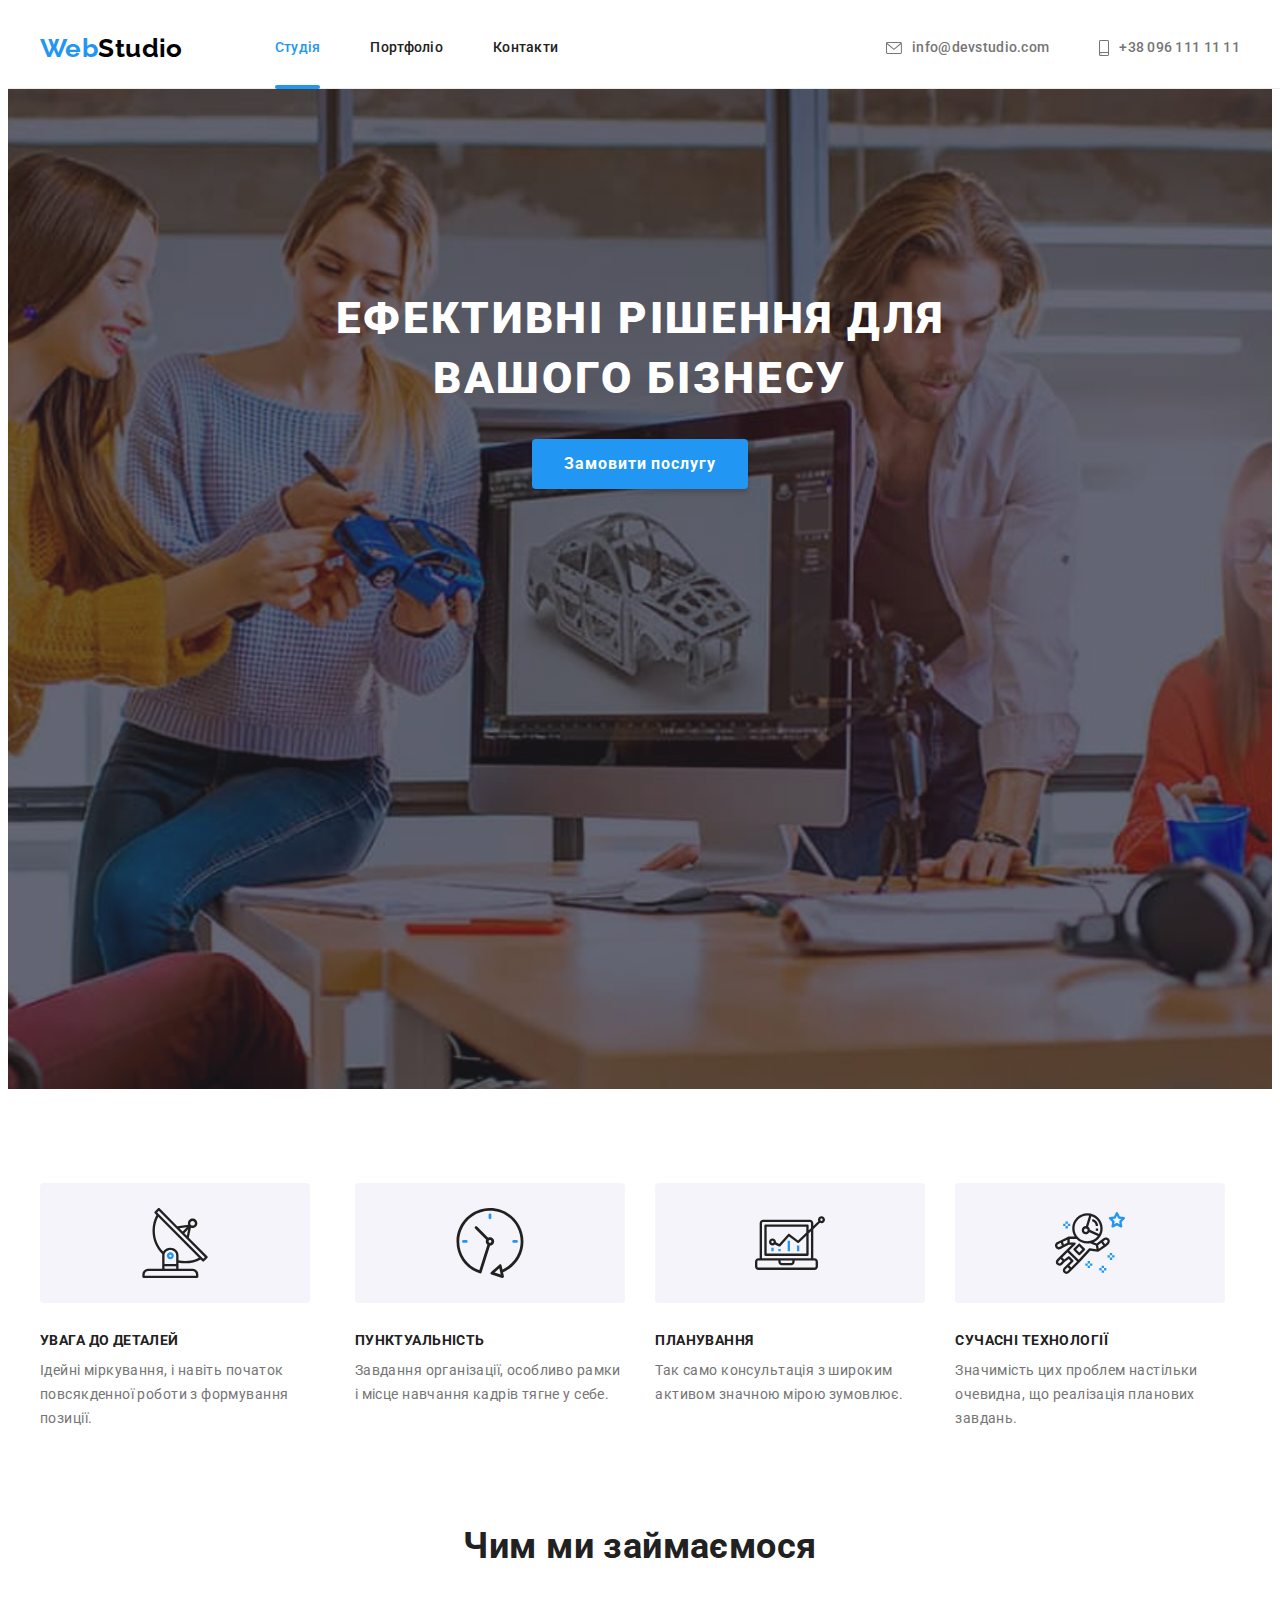
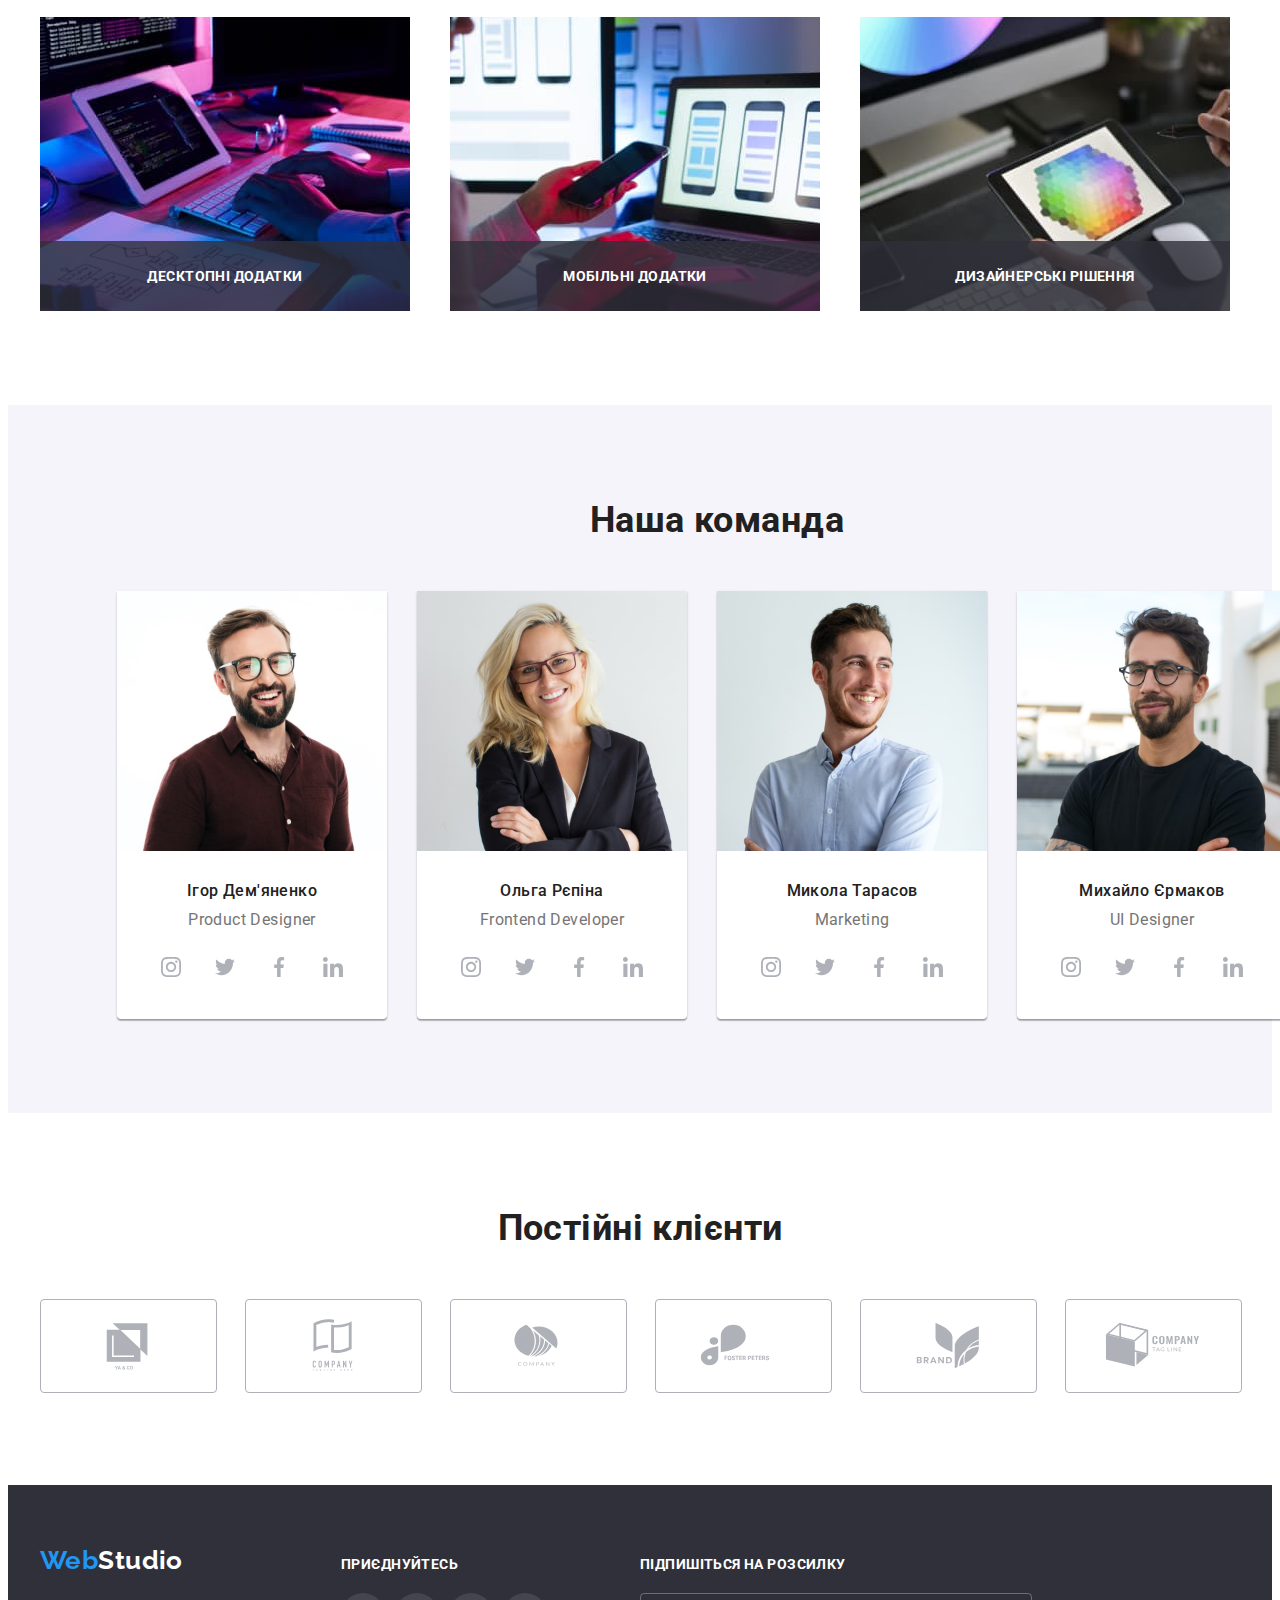
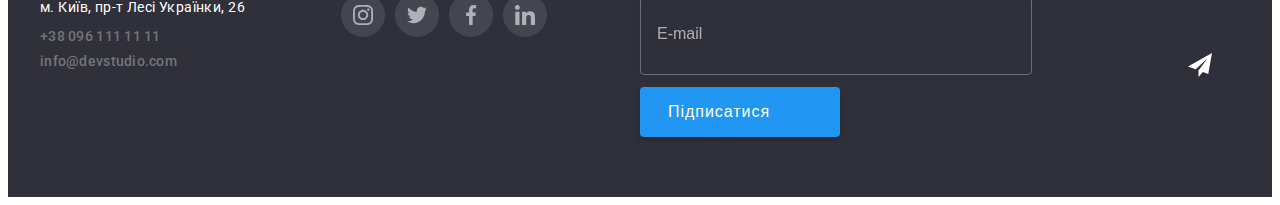
==== index.html @ 94a8620e "goit-markup-hw-08" ====
<!DOCTYPE html>
<html lang="uk">
  <head>
    <meta charset="UTF-8" />
    <meta http-equiv="X-UA-Compatible" content="IE=edge" />
    <meta name="viewport" content="width=device-width, initial-scale=1.0" />
    <title>Document</title>
    <link rel="preconnect" href="https://fonts.googleapis.com" />
    <link rel="preconnect" href="https://fonts.gstatic.com" crossorigin />
    <link
      href="https://fonts.googleapis.com/css2?family=Raleway:wght@700&family=Roboto:wght@400;500;700;900&display=swap"
      rel="stylesheet"
    />
    <link
      rel="stylesheet"
      href="https://cdnjs.cloudflare.com/ajax/libs/modern-normalize/1.1.0/modern-normalize.min.css"
      integrity="sha512-wpPYUAdjBVSE4KJnH1VR1HeZfpl1ub8YT/NKx4PuQ5NmX2tKuGu6U/JRp5y+Y8XG2tV+wKQpNHVUX03MfMFn9Q=="
      crossorigin="anonymous"
      referrerpolicy="no-referrer"
    />
    <link rel="stylesheet" href="./css/main.min.css" />
  </head>

  <body>
    <!------- PAGE HEADER ------->

    <header class="page-header">
      <div class="container header-nav">
        <nav class="main-nav">
          <a href="./index.html" class="logo"
            >Web<span class="logo__color logo__color--dark">Studio</span></a
          >
          <ul class="site-nav">
            <li>
              <a href="./index.html" class="site-nav__link current">Студія</a>
            </li>
            <li>
              <a href="./portfolio.html" class="site-nav__link">Портфоліо</a>
            </li>
            <li><a href="#" class="site-nav__link">Контакти</a></li>
          </ul>
        </nav>
        <ul class="contacts">
          <li class="contacts__item">
            <a href="mailto:info@devstudio.com" class="contacts__link">
              <svg class="contacts__icon" width="16px" height="12px">
                <use href="./images/icons.svg#icon-envelope"></use></svg
              >info@devstudio.com</a
            >
          </li>
          <li class="contacts__item">
            <a href="tel:+380961111111" class="contacts__link">
              <svg class="contacts__icon" width="10px" height="16px">
                <use href="./images/icons.svg#icon-smartphone"></use></svg
              >+38 096 111 11 11</a
            >
          </li>
        </ul>
      </div>
    </header>

    <main>
      <!------- HERO ------->

      <section class="hero overlay">
        <div class="container">
          <h1 class="hero__title">Ефективні рішення для вашого бізнесу</h1>
          <button data-modal-open class="button" type="button">
            Замовити послугу
          </button>
        </div>
      </section>

      <!------- FEATURES ------->

      <section class="section">
        <div class="container">
          <h2 class="section__title hidden visually-hidden">
            Наші особливості
          </h2>
          <ul class="cards-list">
            <li class=cards-lists__item">
              <div class="cards-list__icon">
                <svg width="70px" height="70px">
                  <use href="./images/icons.svg#icon-antenna"></use>
                </svg>
              </div>
              <h3 class="cards-list__title">УВАГА ДО ДЕТАЛЕЙ</h3>
              <p class="cards-list__text">
                Ідейні міркування, і навіть початок повсякденної роботи з
                формування позиції.
              </p>
            </li>
            <li class="cards-list__item">
              <div class="cards-list__icon">
                <svg width="70px" height="70px">
                  <use href="./images/icons.svg#icon-clock"></use>
                </svg>
              </div>
              <h3 class="cards-list__title">ПУНКТУАЛЬНІСТЬ</h3>
              <p class="cards-list__text">
                Завдання організації, особливо рамки і місце навчання кадрів
                тягне у себе.
              </p>
            </li>
            <li class="cards-list__item">
              <div class="cards-list__icon">
                <svg width="70px" height="70px">
                  <use href="./images/icons.svg#icon-diagram"></use>
                </svg>
              </div>
              <h3 class="cards-list__title">ПЛАНУВАННЯ</h3>
              <p class="cards-list__text">
                Так само консультація з широким активом значною мірою зумовлює.
              </p>
            </li>
            <li class="cards-list__item">
              <div class="cards-list__icon">
                <svg width="70px" height="70px">
                  <use href="./images/icons.svg#icon-astronaut"></use>
                </svg>
              </div>
              <h3 class="cards-list__title">СУЧАСНІ ТЕХНОЛОГІЇ</h3>
              <p class="cards-list__text">
                Значимість цих проблем настільки очевидна, що реалізація
                планових завдань.
              </p>
            </li>
          </ul>
        </div>
      </section>

      <!------- WHAT WE DO  ------->

      <section class="section section-padding">
        <div class="container">
          <h2 class="section__title">Чим ми займаємося</h2>
          <ul class="pictures-list">
            <li class="pictures-list__item">
              <div class="pictures-list__wrap">
                <img
                  src="./images/box1.jpg"
                  alt="Людина працює з планшетом та клавіатурою"
                  width="370"
                />
                <p class="pictures-list__text">Десктопні додатки</p>
              </div>
            </li>
            <li class="pictures-list__item">
              <div class="pictures-list__wrap">
                <img
                  src="./images/box2.jpg"
                  alt="Людина працює з телефоном та ноутбуком"
                  width="370"
                />
                <p class="pictures-list__text">Мобільні додатки</p>
              </div>
            </li>
            <li class="pictures-list__item">
              <div class="pictures-list__wrap">
                <img
                  src="./images/box3.jpg"
                  alt="Людина працює зі спектром кольорів на планшеті"
                  width="370"
                />
                <p class="pictures-list__text">Дизайнерські рішення</p>
              </div>
            </li>
          </ul>
        </div>
      </section>

      <!------- TEAM ------->

      <section class="section-peoples">
        <div class="container">
          <h2 class="section__title">Наша команда</h2>
          <ul class="peoples-list">
            <li class="peoples-list__item">
              <img
                src="./images/img.jpg"
                alt="Усміхнений хлопець в окулярах"
                width="270"
              />
              <div class="peoples-wrap">
                <h3 class="peoples-list__title">Ігор Дем'яненко</h3>
                <p class="peoples-list__text">Product Designer</p>

                <ul class="social-list">
                  <li class="social-list__item">
                    <a
                      class="social-list__link social-list__link--light"
                      href="#"
                      target="_blank"
                      rel="noopener noreferrer nofollow"
                    >
                      <svg class="social-list__icon" width="20px" height="20px">
                        <use href="./images/icons.svg#icon-instagram"></use>
                      </svg>
                    </a>
                  </li>
                  <li class="social-list__item">
                    <a
                      class="social-list__link social-list__link--light"
                      href="#"
                      target="_blank"
                      rel="noopener noreferrer nofollow"
                    >
                      <svg class="social-list__icon" width="20px" height="20px">
                        <use href="./images/icons.svg#icon-twitter"></use>
                      </svg>
                    </a>
                  </li>
                  <li class="social-list__item">
                    <a
                      class="social-list__link social-list__link--light"
                      href="#"
                      target="_blank"
                      rel="noopener noreferrer nofollow"
                    >
                      <svg class="social-list__icon" width="20px" height="20px">
                        <use href="./images/icons.svg#icon-facebook"></use>
                      </svg>
                    </a>
                  </li>
                  <li class="social-list__item">
                    <a
                      class="social-list__link social-list__link--light"
                      href="#"
                      target="_blank"
                      rel="noopener noreferrer nofollow"
                    >
                      <svg class="social-list__icon" width="20px" height="20px">
                        <use href="./images/icons.svg#icon-linkedin"></use>
                      </svg>
                    </a>
                  </li>
                </ul>
              </div>
            </li>
            <li class="peoples-list__item">
              <img
                src="./images/img-2.jpg"
                alt="Усміхнена дівчина в окулярах"
                width="270"
              />
              <div class="peoples-wrap">
                <h3 class="peoples-list__title">Ольга Рєпіна</h3>
                <p class="peoples-list__text">Frontend Developer</p>
                <ul class="social-list">
                  <li class="social-list__item">
                    <a
                      class="social-list__link social-list__link--light"
                      href="#"
                      target="_blank"
                      rel="noopener noreferrer nofollow"
                    >
                      <svg class="social-list__icon" width="20px" height="20px">
                        <use href="./images/icons.svg#icon-instagram"></use>
                      </svg>
                    </a>
                  </li>
                  <li class="social-list__item">
                    <a
                      class="social-list__link social-list__link--light"
                      href="#"
                      target="_blank"
                      rel="noopener noreferrer nofollow"
                    >
                      <svg class="social-list__icon" width="20px" height="20px">
                        <use href="./images/icons.svg#icon-twitter"></use>
                      </svg>
                    </a>
                  </li>
                  <li class="social-list__item">
                    <a
                      class="social-list__link social-list__link--light"
                      href="#"
                      target="_blank"
                      rel="noopener noreferrer nofollow"
                    >
                      <svg class="social-list__icon" width="20px" height="20px">
                        <use href="./images/icons.svg#icon-facebook"></use>
                      </svg>
                    </a>
                  </li>
                  <li class="social-list__item">
                    <a
                      class="social-list__link social-list__link--light"
                      href="#"
                      target="_blank"
                      rel="noopener noreferrer nofollow"
                    >
                      <svg class="social-list__icon" width="20px" height="20px">
                        <use href="./images/icons.svg#icon-linkedin"></use>
                      </svg>
                    </a>
                  </li>
                </ul>
              </div>
            </li>
            <li class="peoples-list__item">
              <img
                src="./images/img-3.jpg"
                alt="Усміхнений хлопець"
                width="270"
              />
              <div class="peoples-wrap">
                <h3 class="peoples-list__title">Микола Тарасов</h3>
                <p class="peoples-list__text">Marketing</p>
                <ul class="social-list">
                  <li class="social-list__item">
                    <a
                      class="social-list__link social-list__link--light"
                      href="#"
                      target="_blank"
                      rel="noopener noreferrer nofollow"
                    >
                      <svg class="social-list__icon" width="20px" height="20px">
                        <use href="./images/icons.svg#icon-instagram"></use>
                      </svg>
                    </a>
                  </li>
                  <li class="social-list__item">
                    <a
                      class="social-list__link social-list__link--light"
                      href="#"
                      target="_blank"
                      rel="noopener noreferrer nofollow"
                    >
                      <svg class="social-list__icon" width="20px" height="20px">
                        <use href="./images/icons.svg#icon-twitter"></use>
                      </svg>
                    </a>
                  </li>
                  <li class="social-list__item">
                    <a
                      class="social-list__link social-list__link--light"
                      href="#"
                      target="_blank"
                      rel="noopener noreferrer nofollow"
                    >
                      <svg class="social-list__icon" width="20px" height="20px">
                        <use href="./images/icons.svg#icon-facebook"></use>
                      </svg>
                    </a>
                  </li>
                  <li class="social-list__item">
                    <a
                      class="social-list__link social-list__link--light"
                      href="#"
                      target="_blank"
                      rel="noopener noreferrer nofollow"
                    >
                      <svg class="social-list__icon" width="20px" height="20px">
                        <use href="./images/icons.svg#icon-linkedin"></use>
                      </svg>
                    </a>
                  </li>
                </ul>
              </div>
            </li>
            <li class="peoples-list__item">
              <img
                src="./images/img-4.jpg"
                alt="Усміхнений хлопець в окулярах"
                width="270"
              />
              <div class="peoples-wrap">
                <h3 class="peoples-list__title">Михайло Єрмаков</h3>
                <p class="peoples-list__text">UI Designer</p>
                <ul class="social-list">
                  <li class="social-list__item">
                    <a
                      class="social-list__link social-list__link--light"
                      href="#"
                      target="_blank"
                      rel="noopener noreferrer nofollow"
                    >
                      <svg class="social-list__icon" width="20px" height="20px">
                        <use href="./images/icons.svg#icon-instagram"></use>
                      </svg>
                    </a>
                  </li>
                  <li class="social-list__item">
                    <a
                      class="social-list__link social-list__link--light"
                      href="#"
                      target="_blank"
                      rel="noopener noreferrer nofollow"
                    >
                      <svg class="social-list__icon" width="20px" height="20px">
                        <use href="./images/icons.svg#icon-twitter"></use>
                      </svg>
                    </a>
                  </li>
                  <li class="social-list__item">
                    <a
                      class="social-list__link social-list__link--light"
                      href="#"
                      target="_blank"
                      rel="noopener noreferrer nofollow"
                    >
                      <svg class="social-list__icon" width="20px" height="20px">
                        <use href="./images/icons.svg#icon-facebook"></use>
                      </svg>
                    </a>
                  </li>
                  <li class="social-list__item">
                    <a
                      class="social-list__link social-list__link--light"
                      href="#"
                      target="_blank"
                      rel="noopener noreferrer nofollow"
                    >
                      <svg class="social-list__icon" width="20px" height="20px">
                        <use href="./images/icons.svg#icon-linkedin"></use>
                      </svg>
                    </a>
                  </li>
                </ul>
              </div>
            </li>
          </ul>
        </div>
      </section>

      <!------- CLIENTS ------->

      <section class="section">
        <div class="container">
          <h2 class="section__title">Постійні клієнти</h2>
          <ul class="clients-list">
            <li class="clients-list__item">
              <a href="" class="clients-list__link">
                <svg class="clients-list__icon">
                  <use
                    href="./images/icons.svg#icon-client1"
                    width="106px"
                    height="60px"
                  ></use>
                </svg>
              </a>
            </li>
            <li class="clients-list__item">
              <a href="" class="clients-list__link">
                <svg class="clients-list__icon">
                  <use
                    href="./images/icons.svg#icon-client2"
                    width="106px"
                    height="60px"
                  ></use>
                </svg>
              </a>
            </li>
            <li class="clients-list__item">
              <a href="" class="clients-list__link">
                <svg class="clients-list__icon">
                  <use
                    href="./images/icons.svg#icon-client3"
                    width="106px"
                    height="60px"
                  ></use>
                </svg>
              </a>
            </li>
            <li class="clients-list__item">
              <a href="" class="clients-list__link">
                <svg class="clients-list__icon">
                  <use
                    href="./images/icons.svg#icon-client4"
                    width="106px"
                    height="60px"
                  ></use>
                </svg>
              </a>
            </li>
            <li class="clients-list__item">
              <a href="" class="clients-list__link">
                <svg class="clients-list__icon">
                  <use
                    href="./images/icons.svg#icon-client5"
                    width="106px"
                    height="60px"
                  ></use>
                </svg>
              </a>
            </li>
            <li class="clients-list__item">
              <a href="" class="clients-list__link">
                <svg class="clients-list__icon">
                  <use
                    href="./images/icons.svg#icon-client6"
                    width="106px"
                    height="60px"
                  ></use>
                </svg>
              </a>
            </li>
          </ul>
        </div>
      </section>
    </main>

    <!------- FOOTER ------->

    <footer class="footer">
      <div class="container footer-wrap">
        <div class="wrap">
          <a class="logo" href="./index.html"
            >Web<span class="logo__color logo__color--light">Studio</span></a
          >
          <address>
            <ul class="footer-contacts">
              <li class="footer-contacts__item">
                <a
                  href="https://goo.gl/maps/CPtrU1FHBa2aNyZL9"
                  target="_blank"
                  rel="noopener noreferrer nofollow"
                  class="address"
                  >м. Київ, пр-т Лесі Українки, 26</a
                >
              </li>
              <li class="footer-contacts__item">
                <a href="tel:+380961111111" class="footer-contacts__link"
                  >+38 096 111 11 11</a
                >
              </li>
              <li class="footer-contacts__item">
                <a
                  href="mailto:info@devstudio.com"
                  class="footer-contacts__link"
                  >info@devstudio.com</a
                >
              </li>
            </ul>
          </address>
        </div>

        <!-- FOOTER SOCIAL -->

        <div class="footer-social">
          <p class="footer-social__title">Приєднуйтесь</p>
          <ul class="social-list">
            <li class="social-list__item">
              <a
                class="social-list__link social-list__link--dark"
                href="#"
                target="_blank"
                rel="noopener noreferrer nofollow"
              >
                <svg class="social-list__icon" width="20px" height="20px">
                  <use href="./images/icons.svg#icon-instagram"></use>
                </svg>
              </a>
            </li>
            <li class="social-list__item">
              <a
                class="social-list__link social-list__link--dark"
                href="#"
                target="_blank"
                rel="noopener noreferrer nofollow"
              >
                <svg class="social-list__icon" width="20px" height="20px">
                  <use href="./images/icons.svg#icon-twitter"></use>
                </svg>
              </a>
            </li>
            <li class="social-list__item">
              <a
                class="social-list__link social-list__link--dark"
                href="#"
                target="_blank"
                rel="noopener noreferrer nofollow"
              >
                <svg class="social-list__icon" width="20px" height="20px">
                  <use href="./images/icons.svg#icon-facebook"></use>
                </svg>
              </a>
            </li>
            <li class="social-list__item">
              <a
                class="social-list__link social-list__link--dark"
                href="#"
                target="_blank"
                rel="noopener noreferrer nofollow"
              >
                <svg class="social-list__icon" width="20px" height="20px">
                  <use href="./images/icons.svg#icon-linkedin"></use>
                </svg>
              </a>
            </li>
          </ul>
        </div>

        <!-- FOOTER MAILING -->

        <div class="mailing">
          <p class="mailing__title">Підпишіться на розсилку</p>
          <form class="mailing__form">
            <input
              type="email"
              name="mail"
              placeholder="E-mail"
              class="mailing__field"
            />
            <button type="submit" class="mailing__btn">Підписатися</button>
            <svg width="24" height="24" class="mailing__icon">
              <use href="./images/icons.svg#icon-send"></use>
            </svg>
          </form>
        </div>
      </div>
    </footer>

    <!------- MODAL ------->

    <div data-modal class="backdrop is-hidden">
      <div class="modal">
        <button type="button" class="modal-close" data-modal-close>
          <svg width="18px" height="18px">
            <use href="./images/icons.svg#icon-close"></use>
          </svg>
        </button>
        <p class="modal__title">Залиште свої дані, ми вам передзвонимо</p>
        <form>
          <div class="form-wrap">
            <label for="name" class="modal__text">Ім'я</label>
            <div class="modal-icon-wrap">
              <input
                type="text"
                name="name"
                id="name"
                class="modal__input"
                required
              />
              <svg class="modal__icon" width="18" height="18">
                <use href="./images/icons.svg#icon-person"></use>
              </svg>
            </div>
          </div>

          <div class="form-wrap">
            <label for="tel" class="modal__text">Телефон</label>
            <div class="modal-icon-wrap">
              <input
                type="tel"
                name="tel"
                id="tel"
                class="modal__input"
                required
              />
              <svg class="modal__icon" width="18" height="18">
                <use href="./images/icons.svg#icon-phone"></use>
              </svg>
            </div>
          </div>

          <div class="form-wrap">
            <label for="mail" class="modal__text">Пошта</label>
            <div class="modal-icon-wrap">
              <input
                type="email"
                name="mail"
                id="mail"
                class="modal__input"
                required
              />
              <svg class="modal__icon" width="18" height="18">
                <use href="./images/icons.svg#icon-email"></use>
              </svg>
            </div>
          </div>

          <div class="textarea-wrap">
            <label for="comment" class="modal__text">Коментар</label>
            <textarea
              name="comment"
              id="comment"
              placeholder="Введіть текст"
              class="modal__textarea"
            ></textarea>
          </div>

          <div class="checkbox">
            <input
              type="checkbox"
              name="policy"
              id="policy"
              class="checkbox__field visually-hidden"
              required
            />
            <label for="policy" class="checkbox__text"
              ><span>
                <svg width="16" height="15">
                  <use href="./images/icons.svg#icon-check"></use>
                </svg>
              </span>
              Погоджуюся з розсилкою та приймаю
              <a href="#" class="checkbox__link">Умови договору</a>
            </label>
          </div>
          <button type="submit" class="button">Відправити</button>
        </form>
      </div>
    </div>
    <script src="./js/modal.js"></script>
  </body>
</html>
---- css/main.min.css ----
p,h1,h2,h3,h4,h5,h6{margin:0}ul,li{margin:0;padding-left:0;list-style:none}button{cursor:pointer}address{font-style:normal}img{display:block;max-width:100%;height:auto}body{font-family:"Roboto",sans-serif;font-size:14px;letter-spacing:.03em;color:var(--primary-text-color);background-color:var(---bacground-color)}.page-header a,.footer a,.portfolio a{text-decoration:none}.container{align-items:center;margin-left:auto;margin-right:auto;width:1200px;padding:0 15px}.section{padding-top:94px;padding-bottom:94px}.section__title{margin-bottom:50px;font-weight:700;font-size:36px;line-height:1.17;text-align:center;color:var(--title-text-color)}:root{--primery-bacground-color: #f5f5f5;--bacground-color: #ffffff;--header-bacground-color: #ececec;--icon-bacground-color: #f5f4fa;--button-text-hover-color: #ffffff;--button-text-color: #ffffff;--hero-title-color: #ffffff;--accent-bacground-color: #2f303a;--primary-text-color: #757575;--title-text-color: #212121;--button-bacground-color: #2196f3;--address-color: #ffffff;--primary-logo-color: #2196f3;--dark-logo-color: #000000;--light-logo-color: #ffffff;--section-team-color: #f5f4fa;--border-color: #eeeeee;--icon-color: #afb1b8;--activity-text-color: #ffffff;--hover-bacground-color: #2196f3;--hover-icon-color: #ffffff;--contacts-icon-color: #757575;--hover-contacts-icon-color: #2196f3;--footer-title-color: #ffffff;--line-color: #ececec;--modal-button-close-color: #000000;--hover-modal-button: #2196f3;--text-portfolio-color: #ffffff;--focus-modal-color: #2196f3;--lable-text-color: #757575;--modal-icon-color: #212121;--checkbox-icon-color: #ffffff;--input-text-color: #afb1b8;--timing-function: 250ms cubic-bezier(0.4, 0, 0.2, 1)}.visually-hidden{position:absolute;white-space:nowrap;width:1px;height:1px;overflow:hidden;border:0;padding:0;clip:rect(0 0 0 0);-webkit-clip-path:inset(50%);clip-path:inset(50%);margin:-1px}.button{display:block;margin-left:auto;margin-right:auto;font-size:16px;padding:10px 32px;min-width:216px;font-family:inherit;font-weight:700;line-height:1.88;letter-spacing:.06em;border:none;box-shadow:0px 4px 4px rgba(0,0,0,.15);border-radius:4px;color:var(--button-text-color);background-color:var(--button-bacground-color)}.logo{display:block;font-family:"Raleway",sans-serif;font-weight:700;font-size:26px;line-height:1.19;color:var(--primary-logo-color)}.logo__color--dark{color:var(--dark-logo-color)}.logo__color--light{color:var(--light-logo-color)}.social-list{display:flex;justify-content:center;gap:10px}.social-list__item{width:44px;height:44px}.social-list__link{display:flex;align-items:center;justify-content:center;width:100%;height:100%;border-radius:50%}.social-list__link:hover,.social-list__link:focus{background-color:var(--hover-bacground-color);color:var(--hover-icon-color)}.social-list__link--light{color:var(--icon-color);transition:background-color var(--timing-function),color var(--timing-function)}.social-list__link--dark{color:var(--icon-color);background:rgba(255,255,255,.1);transition:background-color var(--timing-function),color var(--timing-function)}.social-list__icon{fill:currentColor}.backdrop{position:fixed;top:0;left:0;width:100%;height:100%;background:rgba(0,0,0,.2);transition:opacity var(--timing-function),visibility var(--timing-function)}.backdrop.is-hidden{opacity:0;visibility:hidden;pointer-events:none}.modal{position:absolute;left:50%;top:50%;transform:translate(-50%, -50%) scale(1);transition:transform var(--timing-function);min-width:528px;min-height:581px;padding:40px;background:var(--bacground-color);box-shadow:0px 1px 3px rgba(0,0,0,.12),0px 1px 1px rgba(0,0,0,.14),0px 2px 1px rgba(0,0,0,.2);border-radius:4px}.modal__title{padding-bottom:12px;font-size:20px;font-weight:700;text-align:center;color:var(--title-text-color)}.modal__text{display:block;margin-bottom:4px;font-size:12px;line-height:1.17;letter-spacing:.01em;color:var(--lable-text-color)}.backdrop.is-hidden .modal{transform:translate(-50%, -50%) scale(0)}.modal-close{display:flex;justify-content:center;align-items:center;position:absolute;top:8px;right:8px;width:30px;height:30px;box-sizing:border-box;border-radius:50%;background-color:rgba(0,0,0,0);border:1px solid rgba(0,0,0,.1);box-shadow:0px 1px 3px rgba(0,0,0,.12),0px 1px 1px rgba(0,0,0,.14),0px 2px 1px rgba(0,0,0,.2);transition:background-color var(--timing-function),border-color var(--timing-function),fill var(--timing-function)}.modal-close:hover,.modal-close:focus{background-color:var(--hover-modal-button);border-color:var(--hover-modal-button);fill:var(--bacground-color)}.form-wrap{position:relative;display:block;margin-bottom:10px}.modal-icon-wrap{position:relative}.modal__input{width:100%;height:40px;padding-left:42px;padding-right:12px;border:1px solid rgba(33,33,33,.2);border-radius:4px;outline:rgba(0,0,0,0);transition:border-color var(--timing-function)}.modal__input:focus,.modal__input .modal__textarea:focus{border-color:var(--focus-modal-color)}.modal__input:focus+.modal-input-icon{fill:var(--focus-modal-color)}.modal__icon{position:absolute;left:12px;top:50%;transform:translateY(-50%);transition:fill var(--timing-function)}.textarea-wrap{margin-bottom:20px}.modal__textarea{width:100%;height:120px;padding:12px 16px;border:1px solid rgba(33,33,33,.2);border-radius:4px;outline:rgba(0,0,0,0);resize:none;transition:border-color var(--timing-function)}.modal__textarea:focus{border-color:var(--focus-modal-color)}.modal__textarea::-moz-placeholder{font-size:12px;line-height:1.17;letter-spacing:.01em;color:rgba(117,117,117,.5)}.modal__textarea:-ms-input-placeholder{font-size:12px;line-height:1.17;letter-spacing:.01em;color:rgba(117,117,117,.5)}.modal__textarea::placeholder{font-size:12px;line-height:1.17;letter-spacing:.01em;color:rgba(117,117,117,.5)}.checkbox{margin-bottom:30px}.checkbox__text{display:flex;align-items:center;justify-content:center;gap:8px;line-height:1.71}.checkbox__text span{display:flex;align-items:center;justify-content:center;width:16px;height:15px;border:2px solid var(--title-text-color);border-radius:2px;fill:rgba(0,0,0,0)}.checkbox__field:checked+.checkbox__text span{background-color:var(--focus-modal-color);border:none;fill:var(--checkbox-icon-color);transition:fill var(--timing-function)}.checkbox__field:focus+.checkbox__text span{border-color:var(--focus-modal-color);transition:border-color var(--timing-function)}.checkbox__link{color:var(--focus-modal-color)}.page-header{background-color:var(--bacground-color)}.page-header::after{content:" ";width:1600px;height:1px;background-color:var(--line-color);display:block}.main-nav{display:flex;align-items:center}.site-nav{display:flex;margin-left:92px;gap:50px}.header-nav{display:flex}.site-nav__link{display:block;padding-top:32px;padding-bottom:32px;color:var(--title-text-color);font-weight:500;font-size:14px;line-height:1.14;letter-spacing:.02em;transition:color var(--timing-function)}.site-nav__link:hover,.site-nav__link:focus{color:var(--button-bacground-color)}.site-nav__link.current{position:relative;color:var(--button-bacground-color)}.site-nav__link.current::after{content:" ";position:absolute;left:0;bottom:-1px;width:100%;height:4px;background:var(--hover-bacground-color);border-radius:2px}.contacts{display:flex;margin-left:auto;gap:50px;text-decoration:none}.contacts__item{width:100%;height:100%}.contacts__link{display:flex;width:100%;height:100%;align-items:center;font-weight:500;font-size:14px;line-height:1.14;letter-spacing:.02em;color:var(--primary-text-color);transition:color var(--timing-function)}.contacts__link:hover,.contacts__link:focus{color:var(--hover-contacts-icon-color)}.contacts__icon{margin-right:10px;fill:currentColor}.hero{text-align:center;background:var(--accent-bacground-color);padding:200px 0}.hero__title{width:696px;margin:auto;margin-bottom:30px;font-weight:900;font-size:44px;line-height:1.36;letter-spacing:.06em;text-align:center;text-transform:uppercase;color:var(--hero-title-color)}.overlay{max-width:1600px;height:600px;margin-left:auto;margin-right:auto;background-image:linear-gradient(to right, rgba(47, 48, 58, 0.4), rgba(47, 48, 58, 0.4)),url(../images/hero.jpg);background-position:center;background-size:cover;background-repeat:no-repeat}.cards-list{display:flex;gap:30px}.cards-list__item{display:flex;flex-direction:column}.cards-list__icon{display:flex;justify-content:center;align-items:center;margin-bottom:30px;width:270px;height:120px;background:var(--icon-bacground-color);border-radius:4px}.cards-list__title{margin-bottom:10px;font-weight:700;font-size:14px;line-height:1.14;color:var(--title-text-color)}.cards-list__text{font-weight:400;font-size:14px;line-height:1.71;color:var(--primary-text-color)}.section-padding{padding-top:0}.pictures-list{display:flex;flex-wrap:wrap;gap:30px}.pictures-list__item{display:flex;width:calc((100% - 60px)/3)}.pictures-list__wrap{position:relative}.pictures-list__text{position:absolute;bottom:0;display:flex;justify-content:center;align-items:center;width:100%;height:70px;font-weight:700;text-transform:uppercase;background:rgba(47,48,58,.8);color:var(--activity-text-color)}.section-peoples{padding:94px;background-color:var(--section-team-color)}.peoples-list{display:flex;gap:30px}.peoples-list__title{font-weight:500;font-size:16px;line-height:1.19;text-align:center;color:var(--title-text-color);margin-bottom:10px}.peoples-list__text{font-weight:400;font-size:16px;line-height:1.19;text-align:center;color:var(--primary-text-color);margin-bottom:16px}.peoples-list__item{background:var(--bacground-color);box-shadow:0px 1px 3px rgba(0,0,0,.12),0px 1px 1px rgba(0,0,0,.14),0px 2px 1px rgba(0,0,0,.2);border-radius:0px 0px 4px 4px}.peoples-wrap{padding-top:30px;padding-bottom:30px}.clients-list{display:flex;gap:30px}.clients-list__item{width:calc((100% - 150px)/6);height:92px}.clients-list__link{display:flex;align-items:center;justify-content:center;width:100%;height:100%;border:1px solid var(--icon-color);border-radius:4px;fill:var(--icon-color);transition:border var(--timing-function),fill var(--timing-function)}.clients-list__link:hover,.clients-list__link:focus{border:1px solid var(--hover-bacground-color);fill:var(--hover-bacground-color)}.clients-list__icon{width:106px;height:60px}.footer{background:var(--accent-bacground-color);padding-top:60px;padding-bottom:60px}.footer-wrap{display:flex;align-items:baseline}.wrap{display:flex;flex-direction:column;gap:20px}.address{line-height:1.71;color:var(--address-color)}.footer-contacts__item:not(:last-child){margin-bottom:9px}.footer-contacts__link{display:block;width:231px;font-weight:500;font-size:14px;line-height:1.14;letter-spacing:.02em;color:var(--primary-text-color);transition:color var(--timing-function)}.footer-contacts__link:hover,.footer-contacts__link:focus{color:var(--button-bacground-color)}.footer-social{margin-left:70px}.footer-social__title{margin-bottom:20px;font-weight:700;line-height:1.14;text-transform:uppercase;color:var(--footer-title-color)}.mailing{margin-left:93px;justify-content:flex-end}.mailing__title{margin-bottom:20px;font-weight:700;line-height:1.14;text-transform:uppercase;color:var(--footer-title-color)}.mailing__form{position:relative;display:flex;flex-wrap:wrap;gap:12px}.mailing__field{width:358px;height:50px;padding:15px 16px;outline:rgba(0,0,0,0);background-color:rgba(0,0,0,0);border:1px solid rgba(255,255,255,.3);filter:drop-shadow(0px 4px 4px rgba(0, 0, 0, 0.15));border-radius:4px;color:var(--input-text-color)}.mailing__field::-moz-placeholder{font-size:16px;line-height:1.25;display:flex;align-items:center;color:rgba(255,255,255,.6)}.mailing__field:-ms-input-placeholder{font-size:16px;line-height:1.25;display:flex;align-items:center;color:rgba(255,255,255,.6)}.mailing__field::placeholder{font-size:16px;line-height:1.25;display:flex;align-items:center;color:rgba(255,255,255,.6)}.mailing__btn{position:relative;display:block;width:200px;height:50px;border:none;text-align:left;padding:10px 28px;font-size:16px;line-height:1.88;letter-spacing:.06em;color:var(--button-text-color);background:var(--button-bacground-color);box-shadow:0px 4px 4px rgba(0,0,0,.15);border-radius:4px}.mailing__icon{position:absolute;right:28px;top:50%;transform:translateY(-50%)}.portfolio{display:flex;flex-wrap:wrap;gap:30px}.portfolio__item{width:calc((100% - 60px)/3)}.portfolio__link{text-decoration:none;display:block;transition:box-shadow var(--timing-function)}.portfolio__link:hover .description-text,.portfolio__link:focus .description-text{transform:translateY(0)}.portfolio__link:hover,.portfolio__link:focus{box-shadow:0px 1px 1px rgba(0,0,0,.12),0px 4px 4px rgba(0,0,0,.06),1px 4px 6px rgba(0,0,0,.16)}.portfolio__wrap{display:block;padding:20px 24px;border:1px solid var(--border-color)}.portfolio__title{margin-bottom:4px;font-weight:700;font-size:18px;line-height:2;letter-spacing:.06em;color:var(--title-text-color)}.portfolio__text{font-weight:400;font-size:16px;line-height:1.88;color:var(--primary-text-color)}.text-top-wrap{position:relative;overflow:hidden}.description-text{position:absolute;top:0;padding:63px 24px;height:100%;font-size:18px;line-height:1.56;color:var(--text-portfolio-color);background:rgba(33,150,243,.9);transform:translateY(100%);transition:transform var(--timing-function)}.portfolio-filter{display:flex;justify-content:center;gap:8px;margin-bottom:50px}.portfolio-filter__btn{padding:6px 22px;font-family:inherit;font-style:normal;font-weight:500;font-size:16px;line-height:1.62;border:none;border-radius:4px;letter-spacing:.03em;color:var(--title-text-color);background:var(--section-team-color);border-radius:4px;transition:background-color var(--timing-function),color var(--timing-function),box-shadow var(--timing-function)}.portfolio-filter__btn:hover,.portfolio-filter__btn:focus{cursor:pointer;background-color:var(--button-bacground-color);color:var(--button-text-hover-color);box-shadow:0px 3px 1px rgba(0,0,0,.1),0px 1px 2px rgba(0,0,0,.08),0px 2px 2px rgba(0,0,0,.12)}.portfolio-filter__btn.current{border:none;color:var(--button-text-hover-color);background:var(--button-bacground-color);box-shadow:0px 3px 1px rgba(0,0,0,.1),0px 1px 2px rgba(0,0,0,.08),0px 2px 2px rgba(0,0,0,.12);border-radius:4px}/*# sourceMappingURL=main.min.css.map */
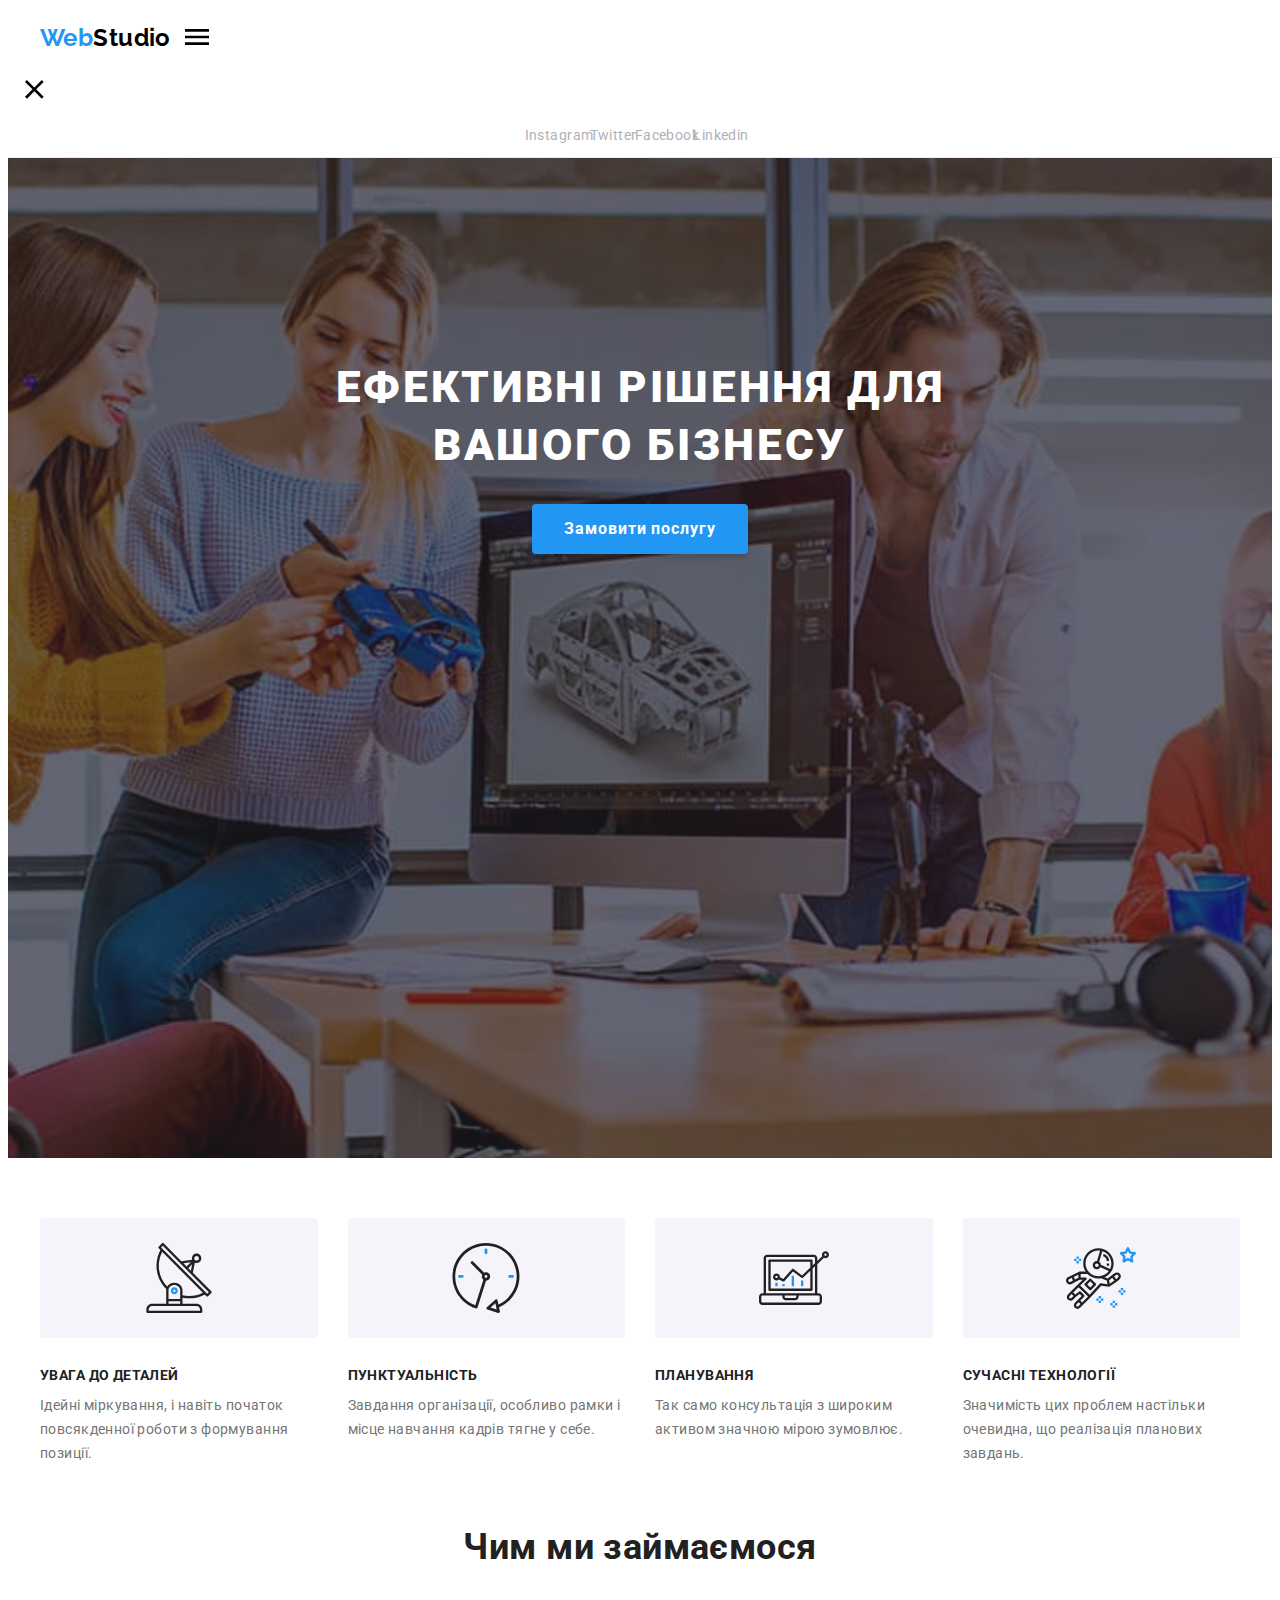
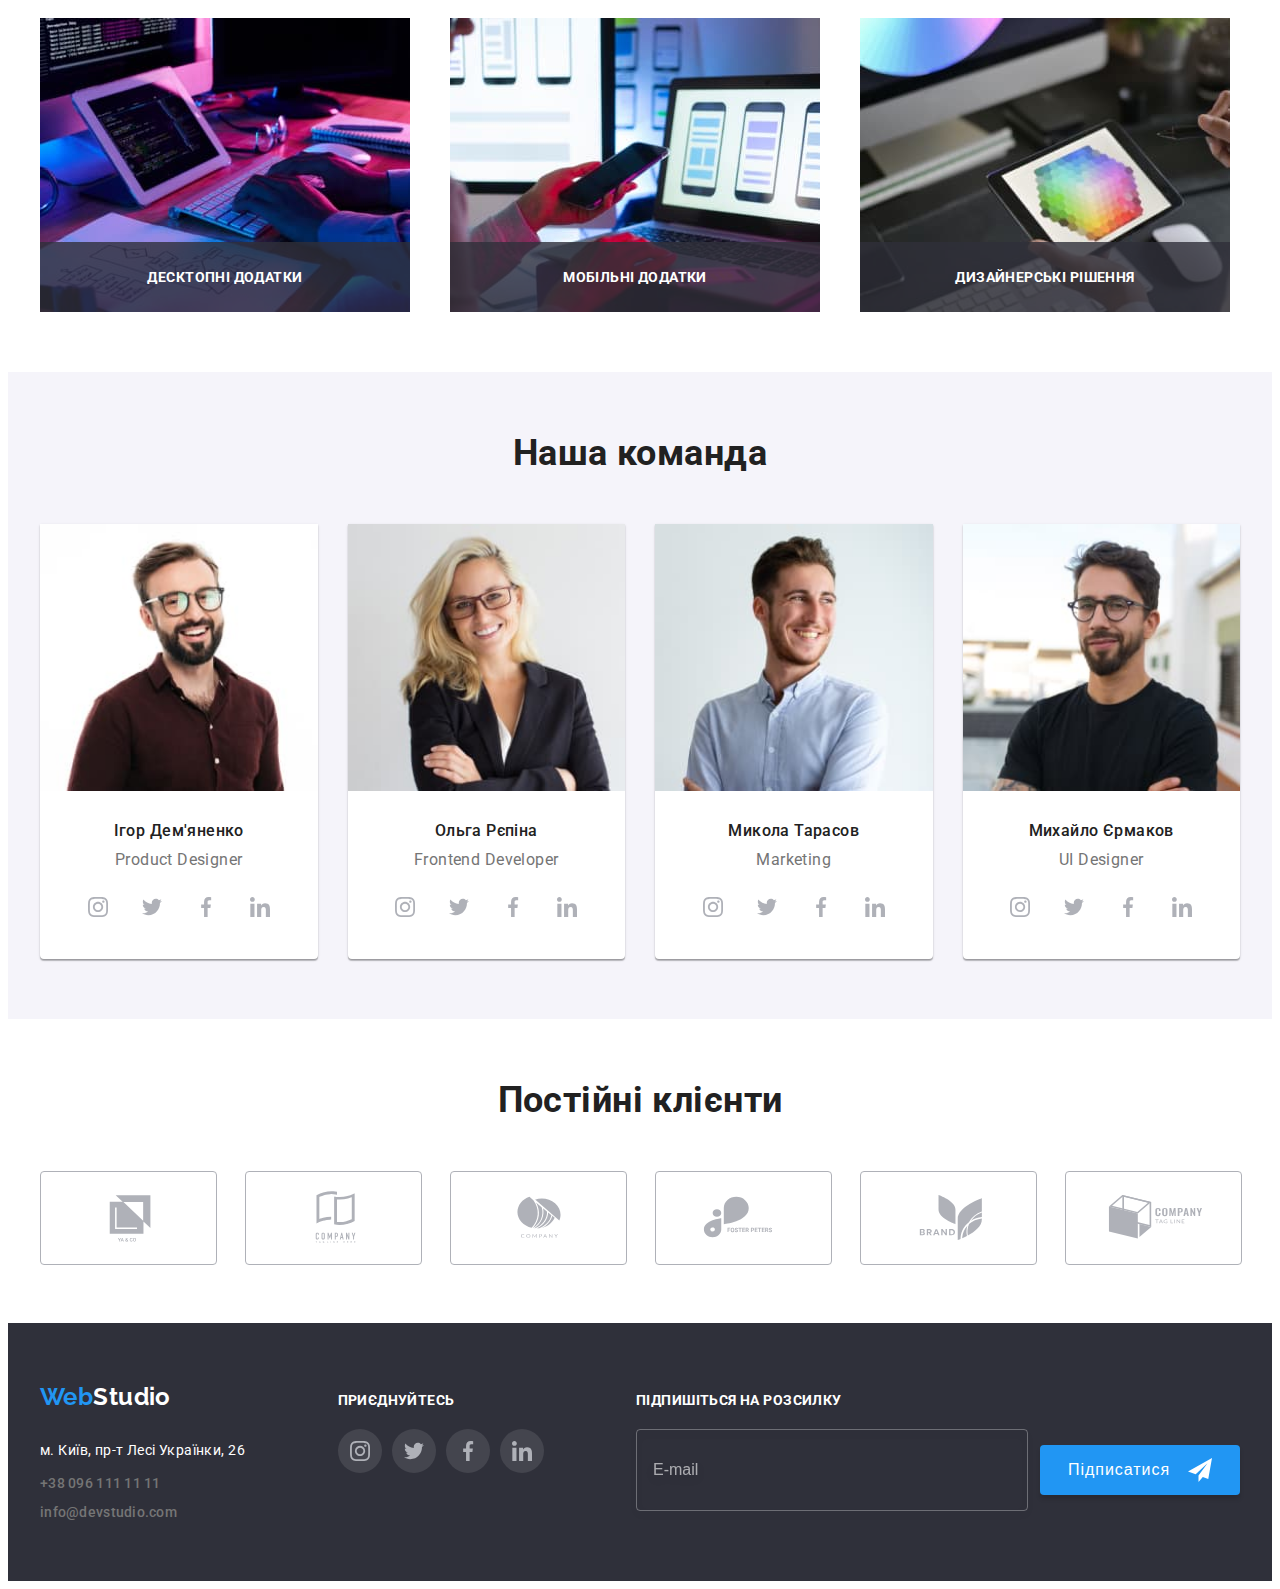
==== commit 4a5baab2: "goit-markup-hw-08" ====
--- a/index.html
+++ b/index.html
@@ -30,6 +30,14 @@
           <a href="./index.html" class="logo"
             >Web<span class="logo__color logo__color--dark">Studio</span></a
           >
+          <button type="button" class="buttone-menu">
+            <svg width="40px" height="40px">
+              <use
+                href="./images/icons.svg#icon-mob-menu"
+                class="mob-menu-open"
+              ></use>
+            </svg>
+          </button>
           <ul class="site-nav">
             <li>
               <a href="./index.html" class="site-nav__link current">Студія</a>
@@ -57,6 +65,66 @@
           </li>
         </ul>
       </div>
+      <div class="mob-menu">
+        <button type="button" class="buttone-menu">
+          <svg width="40px" height="40px">
+            <use
+              href="./images/icons.svg#icon-mob-menu-close"
+              class="mob-menu-open"
+            ></use>
+          </svg>
+        </button>
+        <ul class="site-nav">
+            <li>
+              <a href="./index.html" class="site-nav__link current">Студія</a>
+            </li>
+            <li>
+              <a href="./portfolio.html" class="site-nav__link">Портфоліо</a>
+            </li>
+            <li><a href="#" class="site-nav__link">Контакти</a></li>
+          </ul>
+        </nav>
+        <ul class="contacts">
+          <li class="contacts__item">
+            <a href="tel:+380961111111" class="contacts__link">+38 096 111 11 11</a
+            >
+          </li>
+          <li class="contacts__item">
+            <a href="mailto:info@devstudio.com" class="contacts__link">info@devstudio.com</a
+            >
+          </li>
+        </ul>
+        <ul class="social-list">
+          <li class="social-list__item">
+            <a
+              class="social-list__link social-list__link--light"
+              href="#"
+              target="_blank"
+              rel="noopener noreferrer nofollow">Instagram</a>
+          </li>
+          <li class="social-list__item">
+            <a
+              class="social-list__link social-list__link--light"
+              href="#"
+              target="_blank"
+              rel="noopener noreferrer nofollow">Twitter</a>
+          </li>
+          <li class="social-list__item">
+              <a
+                class="social-list__link social-list__link--light"
+                href="#"
+                target="_blank"
+                rel="noopener noreferrer nofollow">Facebook</a>
+          </li>
+          <li class="social-list__item">
+            <a
+              class="social-list__link social-list__link--light"
+              href="#"
+              target="_blank"
+              el="noopener noreferrer nofollow">Linkedin</a>
+          </li>
+        </ul>
+      </div>
     </header>
 
     <main>
@@ -79,7 +147,7 @@
             Наші особливості
           </h2>
           <ul class="cards-list">
-            <li class=cards-lists__item">
+            <li class="cards-list__item">
               <div class="cards-list__icon">
                 <svg width="70px" height="70px">
                   <use href="./images/icons.svg#icon-antenna"></use>
@@ -132,7 +200,7 @@
 
       <!------- WHAT WE DO  ------->
 
-      <section class="section section-padding">
+      <section class="section activity section-padding">
         <div class="container">
           <h2 class="section__title">Чим ми займаємося</h2>
           <ul class="pictures-list">
@@ -177,15 +245,38 @@
           <h2 class="section__title">Наша команда</h2>
           <ul class="peoples-list">
             <li class="peoples-list__item">
-              <img
-                src="./images/img.jpg"
-                alt="Усміхнений хлопець в окулярах"
-                width="270"
-              />
+              <picture>
+                <source
+                  srcset="
+                    ./images/peoples/img-1-desk-1x.jpg 1x,
+                    ./images/peoples/img-1-desk-2x.jpg 2x
+                  "
+                  media="(min-width: 1200px)"
+                />
+                <source
+                  srcset="
+                    ./images/peoples/img-1-tab-1x.jpg 1x,
+                    ./images/peoples/img-1-tab-2x.jpg 2x
+                  "
+                  media="(min-width: 768px)"
+                />
+                <source
+                  srcset="
+                    ./images/peoples/img-1-mob-1x.jpg 1x,
+                    ./images/peoples/img-1-mob-2x.jpg 2x
+                  "
+                  media="(min-width: 320px)"
+                />
+                <img
+                  src="./images/peoples/img-1-mob-1x.jpg"
+                  alt="Усміхнений хлопець в окулярах"
+                  width="450"
+                  class="peoples-list__photo"
+                />
+              </picture>
               <div class="peoples-wrap">
                 <h3 class="peoples-list__title">Ігор Дем'яненко</h3>
                 <p class="peoples-list__text">Product Designer</p>
-
                 <ul class="social-list">
                   <li class="social-list__item">
                     <a
@@ -239,11 +330,35 @@
               </div>
             </li>
             <li class="peoples-list__item">
-              <img
-                src="./images/img-2.jpg"
-                alt="Усміхнена дівчина в окулярах"
-                width="270"
-              />
+              <picture>
+                <source
+                  srcset="
+                    ./images/peoples/img-2-desk-1x.jpg 1x,
+                    ./images/peoples/img-2-desk-2x.jpg 2x
+                  "
+                  media="(min-width: 1200px)"
+                />
+                <source
+                  srcset="
+                    ./images/peoples/img-2-tab-1x.jpg 1x,
+                    ./images/peoples/img-2-tab-2x.jpg 2x
+                  "
+                  media="(min-width: 768px)"
+                />
+                <source
+                  srcset="
+                    ./images/peoples/img-2-mob-1x.jpg 1x,
+                    ./images/peoples/img-2-mob-2x.jpg 2x
+                  "
+                  media="(min-width: 320px)"
+                />
+                <img
+                  src="./images/peoples/img-2-mob-1x.jpg"
+                  alt="Усміхнена дівчина в окулярах"
+                  width="450"
+                  class="peoples-list__photo"
+                />
+              </picture>
               <div class="peoples-wrap">
                 <h3 class="peoples-list__title">Ольга Рєпіна</h3>
                 <p class="peoples-list__text">Frontend Developer</p>
@@ -300,11 +415,35 @@
               </div>
             </li>
             <li class="peoples-list__item">
-              <img
-                src="./images/img-3.jpg"
-                alt="Усміхнений хлопець"
-                width="270"
-              />
+              <picture>
+                <source
+                  srcset="
+                    ./images/peoples/img-3-desk-1x.jpg 1x,
+                    ./images/peoples/img-3-desk-2x.jpg 2x
+                  "
+                  media="(min-width: 1200px)"
+                />
+                <source
+                  srcset="
+                    ./images/peoples/img-3-tab-1x.jpg 1x,
+                    ./images/peoples/img-3-tab-2x.jpg 2x
+                  "
+                  media="(min-width: 768px)"
+                />
+                <source
+                  srcset="
+                    ./images/peoples/img-3-mob-1x.jpg 1x,
+                    ./images/peoples/img-3-mob-2x.jpg 2x
+                  "
+                  media="(min-width: 320px)"
+                />
+                <img
+                  src="./images/peoples/img-3-mob-1x.jpg"
+                  alt="Усміхнений хлопець"
+                  width="450"
+                  class="peoples-list__photo"
+                />
+              </picture>
               <div class="peoples-wrap">
                 <h3 class="peoples-list__title">Микола Тарасов</h3>
                 <p class="peoples-list__text">Marketing</p>
@@ -361,11 +500,35 @@
               </div>
             </li>
             <li class="peoples-list__item">
-              <img
-                src="./images/img-4.jpg"
-                alt="Усміхнений хлопець в окулярах"
-                width="270"
-              />
+              <picture>
+                <source
+                  srcset="
+                    ./images/peoples/img-4-desk-1x.jpg 1x,
+                    ./images/peoples/img-4-desk-2x.jpg 2x
+                  "
+                  media="(min-width: 1200px)"
+                />
+                <source
+                  srcset="
+                    ./images/peoples/img-4-tab-1x.jpg 1x,
+                    ./images/peoples/img-4-tab-2x.jpg 2x
+                  "
+                  media="(min-width: 768px)"
+                />
+                <source
+                  srcset="
+                    ./images/peoples/img-4-mob-1x.jpg 1x,
+                    ./images/peoples/img-4-mob-2x.jpg 2x
+                  "
+                  media="(min-width: 320px)"
+                />
+                <img
+                  src="./images/peoples/img-4-mob-1x.jpg"
+                  alt="Усміхнений хлопець в окулярах"
+                  width="450"
+                  class="peoples-list__photo"
+                />
+              </picture>
               <div class="peoples-wrap">
                 <h3 class="peoples-list__title">Михайло Єрмаков</h3>
                 <p class="peoples-list__text">UI Designer</p>
@@ -506,7 +669,7 @@
 
     <footer class="footer">
       <div class="container footer-wrap">
-        <div class="wrap">
+        <div class="address-wrap">
           <a class="logo" href="./index.html"
             >Web<span class="logo__color logo__color--light">Studio</span></a
           >
@@ -537,8 +700,6 @@
           </address>
         </div>
 
-        <!-- FOOTER SOCIAL -->
-
         <div class="footer-social">
           <p class="footer-social__title">Приєднуйтесь</p>
           <ul class="social-list">
@@ -593,8 +754,6 @@
           </ul>
         </div>
 
-        <!-- FOOTER MAILING -->
-
         <div class="mailing">
           <p class="mailing__title">Підпишіться на розсилку</p>
           <form class="mailing__form">
@@ -604,10 +763,11 @@
               placeholder="E-mail"
               class="mailing__field"
             />
-            <button type="submit" class="mailing__btn">Підписатися</button>
-            <svg width="24" height="24" class="mailing__icon">
-              <use href="./images/icons.svg#icon-send"></use>
-            </svg>
+            <button type="submit" class="mailing__btn">
+              Підписатися<svg width="24" height="24" class="mailing__icon">
+                <use href="./images/icons.svg#icon-send"></use>
+              </svg>
+            </button>
           </form>
         </div>
       </div>
--- a/css/main.min.css
+++ b/css/main.min.css
@@ -1 +1 @@
-p,h1,h2,h3,h4,h5,h6{margin:0}ul,li{margin:0;padding-left:0;list-style:none}button{cursor:pointer}address{font-style:normal}img{display:block;max-width:100%;height:auto}body{font-family:"Roboto",sans-serif;font-size:14px;letter-spacing:.03em;color:var(--primary-text-color);background-color:var(---bacground-color)}.page-header a,.footer a,.portfolio a{text-decoration:none}.container{align-items:center;margin-left:auto;margin-right:auto;width:1200px;padding:0 15px}.section{padding-top:94px;padding-bottom:94px}.section__title{margin-bottom:50px;font-weight:700;font-size:36px;line-height:1.17;text-align:center;color:var(--title-text-color)}:root{--primery-bacground-color: #f5f5f5;--bacground-color: #ffffff;--header-bacground-color: #ececec;--icon-bacground-color: #f5f4fa;--button-text-hover-color: #ffffff;--button-text-color: #ffffff;--hero-title-color: #ffffff;--accent-bacground-color: #2f303a;--primary-text-color: #757575;--title-text-color: #212121;--button-bacground-color: #2196f3;--address-color: #ffffff;--primary-logo-color: #2196f3;--dark-logo-color: #000000;--light-logo-color: #ffffff;--section-team-color: #f5f4fa;--border-color: #eeeeee;--icon-color: #afb1b8;--activity-text-color: #ffffff;--hover-bacground-color: #2196f3;--hover-icon-color: #ffffff;--contacts-icon-color: #757575;--hover-contacts-icon-color: #2196f3;--footer-title-color: #ffffff;--line-color: #ececec;--modal-button-close-color: #000000;--hover-modal-button: #2196f3;--text-portfolio-color: #ffffff;--focus-modal-color: #2196f3;--lable-text-color: #757575;--modal-icon-color: #212121;--checkbox-icon-color: #ffffff;--input-text-color: #afb1b8;--timing-function: 250ms cubic-bezier(0.4, 0, 0.2, 1)}.visually-hidden{position:absolute;white-space:nowrap;width:1px;height:1px;overflow:hidden;border:0;padding:0;clip:rect(0 0 0 0);-webkit-clip-path:inset(50%);clip-path:inset(50%);margin:-1px}.button{display:block;margin-left:auto;margin-right:auto;font-size:16px;padding:10px 32px;min-width:216px;font-family:inherit;font-weight:700;line-height:1.88;letter-spacing:.06em;border:none;box-shadow:0px 4px 4px rgba(0,0,0,.15);border-radius:4px;color:var(--button-text-color);background-color:var(--button-bacground-color)}.logo{display:block;font-family:"Raleway",sans-serif;font-weight:700;font-size:26px;line-height:1.19;color:var(--primary-logo-color)}.logo__color--dark{color:var(--dark-logo-color)}.logo__color--light{color:var(--light-logo-color)}.social-list{display:flex;justify-content:center;gap:10px}.social-list__item{width:44px;height:44px}.social-list__link{display:flex;align-items:center;justify-content:center;width:100%;height:100%;border-radius:50%}.social-list__link:hover,.social-list__link:focus{background-color:var(--hover-bacground-color);color:var(--hover-icon-color)}.social-list__link--light{color:var(--icon-color);transition:background-color var(--timing-function),color var(--timing-function)}.social-list__link--dark{color:var(--icon-color);background:rgba(255,255,255,.1);transition:background-color var(--timing-function),color var(--timing-function)}.social-list__icon{fill:currentColor}.backdrop{position:fixed;top:0;left:0;width:100%;height:100%;background:rgba(0,0,0,.2);transition:opacity var(--timing-function),visibility var(--timing-function)}.backdrop.is-hidden{opacity:0;visibility:hidden;pointer-events:none}.modal{position:absolute;left:50%;top:50%;transform:translate(-50%, -50%) scale(1);transition:transform var(--timing-function);min-width:528px;min-height:581px;padding:40px;background:var(--bacground-color);box-shadow:0px 1px 3px rgba(0,0,0,.12),0px 1px 1px rgba(0,0,0,.14),0px 2px 1px rgba(0,0,0,.2);border-radius:4px}.modal__title{padding-bottom:12px;font-size:20px;font-weight:700;text-align:center;color:var(--title-text-color)}.modal__text{display:block;margin-bottom:4px;font-size:12px;line-height:1.17;letter-spacing:.01em;color:var(--lable-text-color)}.backdrop.is-hidden .modal{transform:translate(-50%, -50%) scale(0)}.modal-close{display:flex;justify-content:center;align-items:center;position:absolute;top:8px;right:8px;width:30px;height:30px;box-sizing:border-box;border-radius:50%;background-color:rgba(0,0,0,0);border:1px solid rgba(0,0,0,.1);box-shadow:0px 1px 3px rgba(0,0,0,.12),0px 1px 1px rgba(0,0,0,.14),0px 2px 1px rgba(0,0,0,.2);transition:background-color var(--timing-function),border-color var(--timing-function),fill var(--timing-function)}.modal-close:hover,.modal-close:focus{background-color:var(--hover-modal-button);border-color:var(--hover-modal-button);fill:var(--bacground-color)}.form-wrap{position:relative;display:block;margin-bottom:10px}.modal-icon-wrap{position:relative}.modal__input{width:100%;height:40px;padding-left:42px;padding-right:12px;border:1px solid rgba(33,33,33,.2);border-radius:4px;outline:rgba(0,0,0,0);transition:border-color var(--timing-function)}.modal__input:focus,.modal__input .modal__textarea:focus{border-color:var(--focus-modal-color)}.modal__input:focus+.modal-input-icon{fill:var(--focus-modal-color)}.modal__icon{position:absolute;left:12px;top:50%;transform:translateY(-50%);transition:fill var(--timing-function)}.textarea-wrap{margin-bottom:20px}.modal__textarea{width:100%;height:120px;padding:12px 16px;border:1px solid rgba(33,33,33,.2);border-radius:4px;outline:rgba(0,0,0,0);resize:none;transition:border-color var(--timing-function)}.modal__textarea:focus{border-color:var(--focus-modal-color)}.modal__textarea::-moz-placeholder{font-size:12px;line-height:1.17;letter-spacing:.01em;color:rgba(117,117,117,.5)}.modal__textarea:-ms-input-placeholder{font-size:12px;line-height:1.17;letter-spacing:.01em;color:rgba(117,117,117,.5)}.modal__textarea::placeholder{font-size:12px;line-height:1.17;letter-spacing:.01em;color:rgba(117,117,117,.5)}.checkbox{margin-bottom:30px}.checkbox__text{display:flex;align-items:center;justify-content:center;gap:8px;line-height:1.71}.checkbox__text span{display:flex;align-items:center;justify-content:center;width:16px;height:15px;border:2px solid var(--title-text-color);border-radius:2px;fill:rgba(0,0,0,0)}.checkbox__field:checked+.checkbox__text span{background-color:var(--focus-modal-color);border:none;fill:var(--checkbox-icon-color);transition:fill var(--timing-function)}.checkbox__field:focus+.checkbox__text span{border-color:var(--focus-modal-color);transition:border-color var(--timing-function)}.checkbox__link{color:var(--focus-modal-color)}.page-header{background-color:var(--bacground-color)}.page-header::after{content:" ";width:1600px;height:1px;background-color:var(--line-color);display:block}.main-nav{display:flex;align-items:center}.site-nav{display:flex;margin-left:92px;gap:50px}.header-nav{display:flex}.site-nav__link{display:block;padding-top:32px;padding-bottom:32px;color:var(--title-text-color);font-weight:500;font-size:14px;line-height:1.14;letter-spacing:.02em;transition:color var(--timing-function)}.site-nav__link:hover,.site-nav__link:focus{color:var(--button-bacground-color)}.site-nav__link.current{position:relative;color:var(--button-bacground-color)}.site-nav__link.current::after{content:" ";position:absolute;left:0;bottom:-1px;width:100%;height:4px;background:var(--hover-bacground-color);border-radius:2px}.contacts{display:flex;margin-left:auto;gap:50px;text-decoration:none}.contacts__item{width:100%;height:100%}.contacts__link{display:flex;width:100%;height:100%;align-items:center;font-weight:500;font-size:14px;line-height:1.14;letter-spacing:.02em;color:var(--primary-text-color);transition:color var(--timing-function)}.contacts__link:hover,.contacts__link:focus{color:var(--hover-contacts-icon-color)}.contacts__icon{margin-right:10px;fill:currentColor}.hero{text-align:center;background:var(--accent-bacground-color);padding:200px 0}.hero__title{width:696px;margin:auto;margin-bottom:30px;font-weight:900;font-size:44px;line-height:1.36;letter-spacing:.06em;text-align:center;text-transform:uppercase;color:var(--hero-title-color)}.overlay{max-width:1600px;height:600px;margin-left:auto;margin-right:auto;background-image:linear-gradient(to right, rgba(47, 48, 58, 0.4), rgba(47, 48, 58, 0.4)),url(../images/hero.jpg);background-position:center;background-size:cover;background-repeat:no-repeat}.cards-list{display:flex;gap:30px}.cards-list__item{display:flex;flex-direction:column}.cards-list__icon{display:flex;justify-content:center;align-items:center;margin-bottom:30px;width:270px;height:120px;background:var(--icon-bacground-color);border-radius:4px}.cards-list__title{margin-bottom:10px;font-weight:700;font-size:14px;line-height:1.14;color:var(--title-text-color)}.cards-list__text{font-weight:400;font-size:14px;line-height:1.71;color:var(--primary-text-color)}.section-padding{padding-top:0}.pictures-list{display:flex;flex-wrap:wrap;gap:30px}.pictures-list__item{display:flex;width:calc((100% - 60px)/3)}.pictures-list__wrap{position:relative}.pictures-list__text{position:absolute;bottom:0;display:flex;justify-content:center;align-items:center;width:100%;height:70px;font-weight:700;text-transform:uppercase;background:rgba(47,48,58,.8);color:var(--activity-text-color)}.section-peoples{padding:94px;background-color:var(--section-team-color)}.peoples-list{display:flex;gap:30px}.peoples-list__title{font-weight:500;font-size:16px;line-height:1.19;text-align:center;color:var(--title-text-color);margin-bottom:10px}.peoples-list__text{font-weight:400;font-size:16px;line-height:1.19;text-align:center;color:var(--primary-text-color);margin-bottom:16px}.peoples-list__item{background:var(--bacground-color);box-shadow:0px 1px 3px rgba(0,0,0,.12),0px 1px 1px rgba(0,0,0,.14),0px 2px 1px rgba(0,0,0,.2);border-radius:0px 0px 4px 4px}.peoples-wrap{padding-top:30px;padding-bottom:30px}.clients-list{display:flex;gap:30px}.clients-list__item{width:calc((100% - 150px)/6);height:92px}.clients-list__link{display:flex;align-items:center;justify-content:center;width:100%;height:100%;border:1px solid var(--icon-color);border-radius:4px;fill:var(--icon-color);transition:border var(--timing-function),fill var(--timing-function)}.clients-list__link:hover,.clients-list__link:focus{border:1px solid var(--hover-bacground-color);fill:var(--hover-bacground-color)}.clients-list__icon{width:106px;height:60px}.footer{background:var(--accent-bacground-color);padding-top:60px;padding-bottom:60px}.footer-wrap{display:flex;align-items:baseline}.wrap{display:flex;flex-direction:column;gap:20px}.address{line-height:1.71;color:var(--address-color)}.footer-contacts__item:not(:last-child){margin-bottom:9px}.footer-contacts__link{display:block;width:231px;font-weight:500;font-size:14px;line-height:1.14;letter-spacing:.02em;color:var(--primary-text-color);transition:color var(--timing-function)}.footer-contacts__link:hover,.footer-contacts__link:focus{color:var(--button-bacground-color)}.footer-social{margin-left:70px}.footer-social__title{margin-bottom:20px;font-weight:700;line-height:1.14;text-transform:uppercase;color:var(--footer-title-color)}.mailing{margin-left:93px;justify-content:flex-end}.mailing__title{margin-bottom:20px;font-weight:700;line-height:1.14;text-transform:uppercase;color:var(--footer-title-color)}.mailing__form{position:relative;display:flex;flex-wrap:wrap;gap:12px}.mailing__field{width:358px;height:50px;padding:15px 16px;outline:rgba(0,0,0,0);background-color:rgba(0,0,0,0);border:1px solid rgba(255,255,255,.3);filter:drop-shadow(0px 4px 4px rgba(0, 0, 0, 0.15));border-radius:4px;color:var(--input-text-color)}.mailing__field::-moz-placeholder{font-size:16px;line-height:1.25;display:flex;align-items:center;color:rgba(255,255,255,.6)}.mailing__field:-ms-input-placeholder{font-size:16px;line-height:1.25;display:flex;align-items:center;color:rgba(255,255,255,.6)}.mailing__field::placeholder{font-size:16px;line-height:1.25;display:flex;align-items:center;color:rgba(255,255,255,.6)}.mailing__btn{position:relative;display:block;width:200px;height:50px;border:none;text-align:left;padding:10px 28px;font-size:16px;line-height:1.88;letter-spacing:.06em;color:var(--button-text-color);background:var(--button-bacground-color);box-shadow:0px 4px 4px rgba(0,0,0,.15);border-radius:4px}.mailing__icon{position:absolute;right:28px;top:50%;transform:translateY(-50%)}.portfolio{display:flex;flex-wrap:wrap;gap:30px}.portfolio__item{width:calc((100% - 60px)/3)}.portfolio__link{text-decoration:none;display:block;transition:box-shadow var(--timing-function)}.portfolio__link:hover .description-text,.portfolio__link:focus .description-text{transform:translateY(0)}.portfolio__link:hover,.portfolio__link:focus{box-shadow:0px 1px 1px rgba(0,0,0,.12),0px 4px 4px rgba(0,0,0,.06),1px 4px 6px rgba(0,0,0,.16)}.portfolio__wrap{display:block;padding:20px 24px;border:1px solid var(--border-color)}.portfolio__title{margin-bottom:4px;font-weight:700;font-size:18px;line-height:2;letter-spacing:.06em;color:var(--title-text-color)}.portfolio__text{font-weight:400;font-size:16px;line-height:1.88;color:var(--primary-text-color)}.text-top-wrap{position:relative;overflow:hidden}.description-text{position:absolute;top:0;padding:63px 24px;height:100%;font-size:18px;line-height:1.56;color:var(--text-portfolio-color);background:rgba(33,150,243,.9);transform:translateY(100%);transition:transform var(--timing-function)}.portfolio-filter{display:flex;justify-content:center;gap:8px;margin-bottom:50px}.portfolio-filter__btn{padding:6px 22px;font-family:inherit;font-style:normal;font-weight:500;font-size:16px;line-height:1.62;border:none;border-radius:4px;letter-spacing:.03em;color:var(--title-text-color);background:var(--section-team-color);border-radius:4px;transition:background-color var(--timing-function),color var(--timing-function),box-shadow var(--timing-function)}.portfolio-filter__btn:hover,.portfolio-filter__btn:focus{cursor:pointer;background-color:var(--button-bacground-color);color:var(--button-text-hover-color);box-shadow:0px 3px 1px rgba(0,0,0,.1),0px 1px 2px rgba(0,0,0,.08),0px 2px 2px rgba(0,0,0,.12)}.portfolio-filter__btn.current{border:none;color:var(--button-text-hover-color);background:var(--button-bacground-color);box-shadow:0px 3px 1px rgba(0,0,0,.1),0px 1px 2px rgba(0,0,0,.08),0px 2px 2px rgba(0,0,0,.12);border-radius:4px}/*# sourceMappingURL=main.min.css.map */+:root{--primery-bacground-color: #f5f5f5;--bacground-color: #ffffff;--header-bacground-color: #ececec;--icon-bacground-color: #f5f4fa;--button-text-hover-color: #ffffff;--button-text-color: #ffffff;--hero-title-color: #ffffff;--accent-bacground-color: #2f303a;--primary-text-color: #757575;--title-text-color: #212121;--button-bacground-color: #2196f3;--address-color: #ffffff;--primary-logo-color: #2196f3;--dark-logo-color: #000000;--light-logo-color: #ffffff;--section-team-color: #f5f4fa;--border-color: #eeeeee;--icon-color: #afb1b8;--activity-text-color: #ffffff;--hover-bacground-color: #2196f3;--hover-icon-color: #ffffff;--contacts-icon-color: #757575;--hover-contacts-icon-color: #2196f3;--footer-title-color: #ffffff;--line-color: #ececec;--modal-button-close-color: #000000;--hover-modal-button: #2196f3;--text-portfolio-color: #ffffff;--focus-modal-color: #2196f3;--lable-text-color: #757575;--modal-icon-color: #212121;--checkbox-icon-color: #ffffff;--input-text-color: #afb1b8;--timing-function: 250ms cubic-bezier(0.4, 0, 0.2, 1);--hero-gradient: linear-gradient( to right, rgba(47, 48, 58, 0.4), rgba(47, 48, 58, 0.4) )}.visually-hidden{position:absolute;white-space:nowrap;width:1px;height:1px;overflow:hidden;border:0;padding:0;clip:rect(0 0 0 0);-webkit-clip-path:inset(50%);clip-path:inset(50%);margin:-1px}.container{align-items:center;margin-left:auto;margin-right:auto;width:100%;padding:0 15px}@media screen and (min-width: 480px){.container{max-width:480px}}@media screen and (min-width: 768px){.container{max-width:768px}}@media screen and (min-width: 1200px){.container{max-width:1200px}}.section{padding-top:60px;padding-bottom:60px}.section__title{margin-bottom:50px;font-weight:700;font-size:28px;line-height:1.17;text-align:center;color:var(--title-text-color)}@media screen and (min-width: 1200px){.section__title{font-size:36px}}p,h1,h2,h3,h4,h5,h6{margin:0}ul,li{margin:0;padding-left:0;list-style:none}button{cursor:pointer}address{font-style:normal}img{display:block;max-width:100%;height:auto}body{font-family:"Roboto",sans-serif;font-size:14px;letter-spacing:.03em;color:var(--primary-text-color);background-color:var(---bacground-color)}.page-header a,.footer a,.portfolio a{text-decoration:none}.button{display:block;margin-left:auto;margin-right:auto;font-size:16px;padding:10px 32px;min-width:216px;font-family:inherit;font-weight:700;line-height:1.88;letter-spacing:.06em;border:none;box-shadow:0px 4px 4px rgba(0,0,0,.15);border-radius:4px;color:var(--button-text-color);background-color:var(--button-bacground-color)}.logo{display:block;font-family:"Raleway",sans-serif;font-weight:700;font-size:24px;line-height:1.16;color:var(--primary-logo-color)}.logo__color--dark{color:var(--dark-logo-color)}.logo__color--light{color:var(--light-logo-color)}.backdrop{position:fixed;top:0;left:0;width:100%;height:100%;background:rgba(0,0,0,.2);transition:opacity var(--timing-function),visibility var(--timing-function)}.backdrop.is-hidden{opacity:0;visibility:hidden;pointer-events:none}.modal{position:absolute;left:50%;top:50%;transform:translate(-50%, -50%) scale(1);transition:transform var(--timing-function);min-width:528px;min-height:581px;padding:40px;background:var(--bacground-color);box-shadow:0px 1px 3px rgba(0,0,0,.12),0px 1px 1px rgba(0,0,0,.14),0px 2px 1px rgba(0,0,0,.2);border-radius:4px}.modal__title{padding-bottom:12px;font-size:20px;font-weight:700;text-align:center;color:var(--title-text-color)}.modal__text{display:block;margin-bottom:4px;font-size:12px;line-height:1.17;letter-spacing:.01em;color:var(--lable-text-color)}.backdrop.is-hidden .modal{transform:translate(-50%, -50%) scale(0)}.modal-close{display:flex;justify-content:center;align-items:center;position:absolute;top:8px;right:8px;width:30px;height:30px;box-sizing:border-box;border-radius:50%;background-color:rgba(0,0,0,0);border:1px solid rgba(0,0,0,.1);box-shadow:0px 1px 3px rgba(0,0,0,.12),0px 1px 1px rgba(0,0,0,.14),0px 2px 1px rgba(0,0,0,.2);transition:background-color var(--timing-function),border-color var(--timing-function),fill var(--timing-function)}.modal-close:hover,.modal-close:focus{background-color:var(--hover-modal-button);border-color:var(--hover-modal-button);fill:var(--bacground-color)}.form-wrap{position:relative;display:block;margin-bottom:10px}.modal-icon-wrap{position:relative}.modal__input{width:100%;height:40px;padding-left:42px;padding-right:12px;border:1px solid rgba(33,33,33,.2);border-radius:4px;outline:rgba(0,0,0,0);transition:border-color var(--timing-function)}.modal__input:focus,.modal__input .modal__textarea:focus{border-color:var(--focus-modal-color)}.modal__input:focus+.modal-input-icon{fill:var(--focus-modal-color)}.modal__icon{position:absolute;left:12px;top:50%;transform:translateY(-50%);transition:fill var(--timing-function)}.textarea-wrap{margin-bottom:20px}.modal__textarea{width:100%;height:120px;padding:12px 16px;border:1px solid rgba(33,33,33,.2);border-radius:4px;outline:rgba(0,0,0,0);resize:none;transition:border-color var(--timing-function)}.modal__textarea:focus{border-color:var(--focus-modal-color)}.modal__textarea::-moz-placeholder{font-size:12px;line-height:1.17;letter-spacing:.01em;color:rgba(117,117,117,.5)}.modal__textarea:-ms-input-placeholder{font-size:12px;line-height:1.17;letter-spacing:.01em;color:rgba(117,117,117,.5)}.modal__textarea::placeholder{font-size:12px;line-height:1.17;letter-spacing:.01em;color:rgba(117,117,117,.5)}.checkbox{margin-bottom:30px}.checkbox__text{display:flex;align-items:center;justify-content:center;gap:8px;line-height:1.71}.checkbox__text span{display:flex;align-items:center;justify-content:center;width:16px;height:15px;border:2px solid var(--title-text-color);border-radius:2px;fill:rgba(0,0,0,0)}.checkbox__field:checked+.checkbox__text span{background-color:var(--focus-modal-color);border:none;fill:var(--checkbox-icon-color);transition:fill var(--timing-function)}.checkbox__field:focus+.checkbox__text span{border-color:var(--focus-modal-color);transition:border-color var(--timing-function)}.checkbox__link{color:var(--focus-modal-color)}.social-list{display:flex;justify-content:center;gap:10px}.social-list__item{width:44px;height:44px}.social-list__link{display:flex;align-items:center;justify-content:center;width:100%;height:100%;border-radius:50%}.social-list__link:hover,.social-list__link:focus{background-color:var(--hover-bacground-color);color:var(--hover-icon-color)}.social-list__link--light{color:var(--icon-color);transition:background-color var(--timing-function),color var(--timing-function)}.social-list__link--dark{color:var(--icon-color);background:rgba(255,255,255,.1);transition:background-color var(--timing-function),color var(--timing-function)}.social-list__icon{fill:currentColor}.page-header{background-color:var(--bacground-color)}.page-header::after{content:" ";width:1600px;height:1px;background-color:var(--line-color);display:block}.buttone-menu{background-color:rgba(0,0,0,0);border:none}.main-nav{position:relative;display:flex;justify-content:space-between;align-items:center;height:60px}.site-nav{display:none;margin-left:92px;gap:50px}.header-nav{display:flex}.site-nav__link{display:block;padding-top:32px;padding-bottom:32px;color:var(--title-text-color);font-weight:500;font-size:14px;line-height:1.14;letter-spacing:.02em;transition:color var(--timing-function)}.site-nav__link:hover,.site-nav__link:focus{color:var(--button-bacground-color)}.site-nav__link.current{position:relative;color:var(--button-bacground-color)}.site-nav__link.current::after{content:" ";position:absolute;left:0;bottom:-1px;width:100%;height:4px;background:var(--hover-bacground-color);border-radius:2px}.contacts{display:none;margin-left:auto;gap:50px;text-decoration:none}.contacts__item{width:100%;height:100%}.contacts__link{display:flex;width:100%;height:100%;align-items:center;font-weight:500;font-size:14px;line-height:1.14;letter-spacing:.02em;color:var(--primary-text-color);transition:color var(--timing-function)}.contacts__link:hover,.contacts__link:focus{color:var(--hover-contacts-icon-color)}.contacts__icon{margin-right:10px;fill:currentColor}.hero{background:var(--accent-bacground-color);padding:118px 0}@media screen and (min-width: 1200px){.hero{padding:200px 0}}.hero__title{width:360px;margin-bottom:30px;margin-left:auto;margin-right:auto;font-weight:900;font-size:26px;line-height:1.62;letter-spacing:.06em;text-align:center;text-transform:uppercase;color:var(--hero-title-color)}@media screen and (min-width: 1200px){.hero__title{width:696px;font-size:44px;line-height:1.32}}.overlay{max-width:480px;height:400px;margin-left:auto;margin-right:auto;background-position:center;background-size:cover;background-repeat:no-repeat;background-image:var(--hero-gradient),url(../../images/hero/hero-mobile-1x.jpg)}@media(min-device-pixel-ratio: 2),(-webkit-min-device-pixel-ratio: 2),(min-resolution: 192dpi),(min-resolution: 2dppx){.overlay{background-image:var(--hero-gradient),url(../../images/hero/hero-mobile-2x.jpg)}}@media screen and (min-width: 768px){.overlay{max-width:768px;background-image:var(--hero-gradient),url(../../images/hero/hero-tablet-1x.jpg)}}@media screen and (min-width: 768px)and (min-device-pixel-ratio: 2),screen and (min-width: 768px)and (-webkit-min-device-pixel-ratio: 2),screen and (min-width: 768px)and (min-resolution: 192dpi),screen and (min-width: 768px)and (min-resolution: 2dppx){.overlay{background-image:var(--hero-gradient),url(../../images/hero/hero-tablet-2x.jpg)}}@media screen and (min-width: 1200px){.overlay{max-width:1600px;height:600px;background-image:var(--hero-gradient),url(../../images/hero/hero-desktop-1x.jpg)}}@media screen and (min-width: 1200px)and (min-device-pixel-ratio: 2),screen and (min-width: 1200px)and (-webkit-min-device-pixel-ratio: 2),screen and (min-width: 1200px)and (min-resolution: 192dpi),screen and (min-width: 1200px)and (min-resolution: 2dppx){.overlay{background-image:var(--hero-gradient),url(../../images/hero/hero-desktop-2x.jpg)}}.cards-list{display:flex;flex-wrap:wrap;gap:30px}.cards-list__item{display:flex;flex-direction:column;width:100%}@media screen and (min-width: 768px){.cards-list__item{width:calc((100% - 60px)/2)}}@media screen and (min-width: 1200px){.cards-list__item{width:calc((100% - 90px)/4)}}.cards-list__icon{display:flex;justify-content:center;align-items:center;margin-bottom:30px;min-width:270px;height:120px;background:var(--icon-bacground-color);border-radius:4px}.cards-list__title{margin-bottom:10px;font-weight:700;font-size:14px;line-height:1.14;color:var(--title-text-color)}.cards-list__text{font-weight:400;font-size:14px;line-height:1.71;color:var(--primary-text-color)}@media screen and (max-width: 1199px){.activity{display:none}}.section-padding{padding-top:0}.pictures-list{display:flex;flex-wrap:wrap;gap:30px}.pictures-list__item{display:flex;width:calc((100% - 60px)/3)}.pictures-list__wrap{position:relative}.pictures-list__text{position:absolute;bottom:0;display:flex;justify-content:center;align-items:center;width:100%;height:70px;font-weight:700;text-transform:uppercase;background:rgba(47,48,58,.8);color:var(--activity-text-color)}.section-peoples{padding-top:60px;padding-bottom:60px;background-color:var(--section-team-color)}.peoples-list{display:flex;flex-wrap:wrap;gap:30px}.peoples-list__title{font-weight:500;font-size:16px;line-height:1.19;text-align:center;color:var(--title-text-color);margin-bottom:10px}.peoples-list__text{font-weight:400;font-size:16px;line-height:1.19;text-align:center;color:var(--primary-text-color);margin-bottom:16px}.peoples-list__item{width:100%;background:var(--bacground-color);box-shadow:0px 1px 3px rgba(0,0,0,.12),0px 1px 1px rgba(0,0,0,.14),0px 2px 1px rgba(0,0,0,.2);border-radius:0px 0px 4px 4px}@media screen and (min-width: 768px){.peoples-list__item{width:calc((100% - 30px)/2)}}@media screen and (min-width: 1200px){.peoples-list__item{width:calc((100% - 90px)/4)}}.peoples-list__photo{width:100%}.peoples-wrap{padding-top:30px;padding-bottom:30px}.clients-list{display:flex;flex-wrap:wrap;gap:30px}.clients-list__item{width:calc((100% - 30px)/2);height:92px}@media screen and (min-width: 768px){.clients-list__item{width:calc((100% - 60px)/3)}}@media screen and (min-width: 1200px){.clients-list__item{width:calc((100% - 150px)/6)}}.clients-list__link{display:flex;align-items:center;justify-content:center;width:100%;height:100%;border:1px solid var(--icon-color);border-radius:4px;fill:var(--icon-color);transition:border var(--timing-function),fill var(--timing-function)}.clients-list__link:hover,.clients-list__link:focus{border:1px solid var(--hover-bacground-color);fill:var(--hover-bacground-color)}.clients-list__icon{width:100px;height:60px}.footer{background:var(--accent-bacground-color);padding-top:60px;padding-bottom:60px}.footer-wrap{display:flex;flex-direction:column;gap:60px}@media screen and (min-width: 768px){.footer-wrap{flex-direction:row;flex-wrap:wrap;justify-content:space-around}}@media screen and (min-width: 1200px){.footer-wrap{gap:70px;justify-content:space-between;align-items:baseline}}.address-wrap{display:flex;flex-direction:column;gap:28px;align-items:center}@media screen and (min-width: 1200px){.address-wrap{align-items:flex-start}}.address{line-height:1.71;color:var(--address-color)}.footer-contacts{display:flex;flex-direction:column;gap:12px;align-items:center}@media screen and (min-width: 1200px){.footer-contacts{align-items:flex-start}}.footer-contacts__link{width:231px;font-weight:500;font-size:14px;line-height:1.14;letter-spacing:.02em;color:var(--primary-text-color);transition:color var(--timing-function)}.footer-contacts__link:hover,.footer-contacts__link:focus{color:var(--button-bacground-color)}.footer-social{display:flex;flex-direction:column;gap:20px;align-items:center}@media screen and (min-width: 1200px){.footer-social{align-items:flex-start}}.footer-social__title{font-weight:700;line-height:1.14;text-transform:uppercase;color:var(--footer-title-color)}.mailing{display:flex;flex-direction:column;gap:20px;align-items:center}@media screen and (min-width: 1200px){.mailing{align-items:flex-start}}.mailing__title{font-weight:700;line-height:1.14;text-transform:uppercase;color:var(--footer-title-color)}.mailing__form{display:flex;flex-wrap:wrap;gap:20px;flex-direction:column;align-items:center}@media screen and (min-width: 1200px){.mailing__form{flex-direction:row;gap:12px}}.mailing__field{width:450px;height:50px;padding:15px 16px;outline:rgba(0,0,0,0);background-color:rgba(0,0,0,0);border:1px solid rgba(255,255,255,.3);filter:drop-shadow(0px 4px 4px rgba(0, 0, 0, 0.15));border-radius:4px;color:var(--input-text-color)}@media screen and (min-width: 1200px){.mailing__field{width:358px}}.mailing__field::-moz-placeholder{font-size:16px;line-height:1.25;display:flex;align-items:center;color:rgba(255,255,255,.6)}.mailing__field:-ms-input-placeholder{font-size:16px;line-height:1.25;display:flex;align-items:center;color:rgba(255,255,255,.6)}.mailing__field::placeholder{font-size:16px;line-height:1.25;display:flex;align-items:center;color:rgba(255,255,255,.6)}.mailing__btn{position:relative;width:200px;height:50px;border:none;text-align:left;padding:10px 28px;font-size:16px;line-height:1.88;letter-spacing:.06em;color:var(--button-text-color);background:var(--button-bacground-color);box-shadow:0px 4px 4px rgba(0,0,0,.15);border-radius:4px}.mailing__icon{position:absolute;right:28px;top:50%;transform:translateY(-50%)}.portfolio-filter{display:flex;justify-content:center;gap:8px;margin-bottom:50px}.portfolio-filter__btn{padding:6px 22px;font-family:inherit;font-style:normal;font-weight:500;font-size:16px;line-height:1.62;border:none;border-radius:4px;letter-spacing:.03em;color:var(--title-text-color);background:var(--section-team-color);border-radius:4px;transition:background-color var(--timing-function),color var(--timing-function),box-shadow var(--timing-function)}.portfolio-filter__btn:hover,.portfolio-filter__btn:focus{cursor:pointer;background-color:var(--button-bacground-color);color:var(--button-text-hover-color);box-shadow:0px 3px 1px rgba(0,0,0,.1),0px 1px 2px rgba(0,0,0,.08),0px 2px 2px rgba(0,0,0,.12)}.portfolio-filter__btn.current{border:none;color:var(--button-text-hover-color);background:var(--button-bacground-color);box-shadow:0px 3px 1px rgba(0,0,0,.1),0px 1px 2px rgba(0,0,0,.08),0px 2px 2px rgba(0,0,0,.12);border-radius:4px}.portfolio{display:flex;flex-wrap:wrap;gap:30px}.portfolio__item{width:calc((100% - 60px)/3)}.portfolio__link{text-decoration:none;display:block;transition:box-shadow var(--timing-function)}.portfolio__link:hover .description-text,.portfolio__link:focus .description-text{transform:translateY(0)}.portfolio__link:hover,.portfolio__link:focus{box-shadow:0px 1px 1px rgba(0,0,0,.12),0px 4px 4px rgba(0,0,0,.06),1px 4px 6px rgba(0,0,0,.16)}.portfolio__wrap{display:block;padding:20px 24px;border:1px solid var(--border-color)}.portfolio__title{margin-bottom:4px;font-weight:700;font-size:18px;line-height:2;letter-spacing:.06em;color:var(--title-text-color)}.portfolio__text{font-weight:400;font-size:16px;line-height:1.88;color:var(--primary-text-color)}.text-top-wrap{position:relative;overflow:hidden}.description-text{position:absolute;top:0;padding:63px 24px;height:100%;font-size:18px;line-height:1.56;color:var(--text-portfolio-color);background:rgba(33,150,243,.9);transform:translateY(100%);transition:transform var(--timing-function)}/*# sourceMappingURL=main.min.css.map */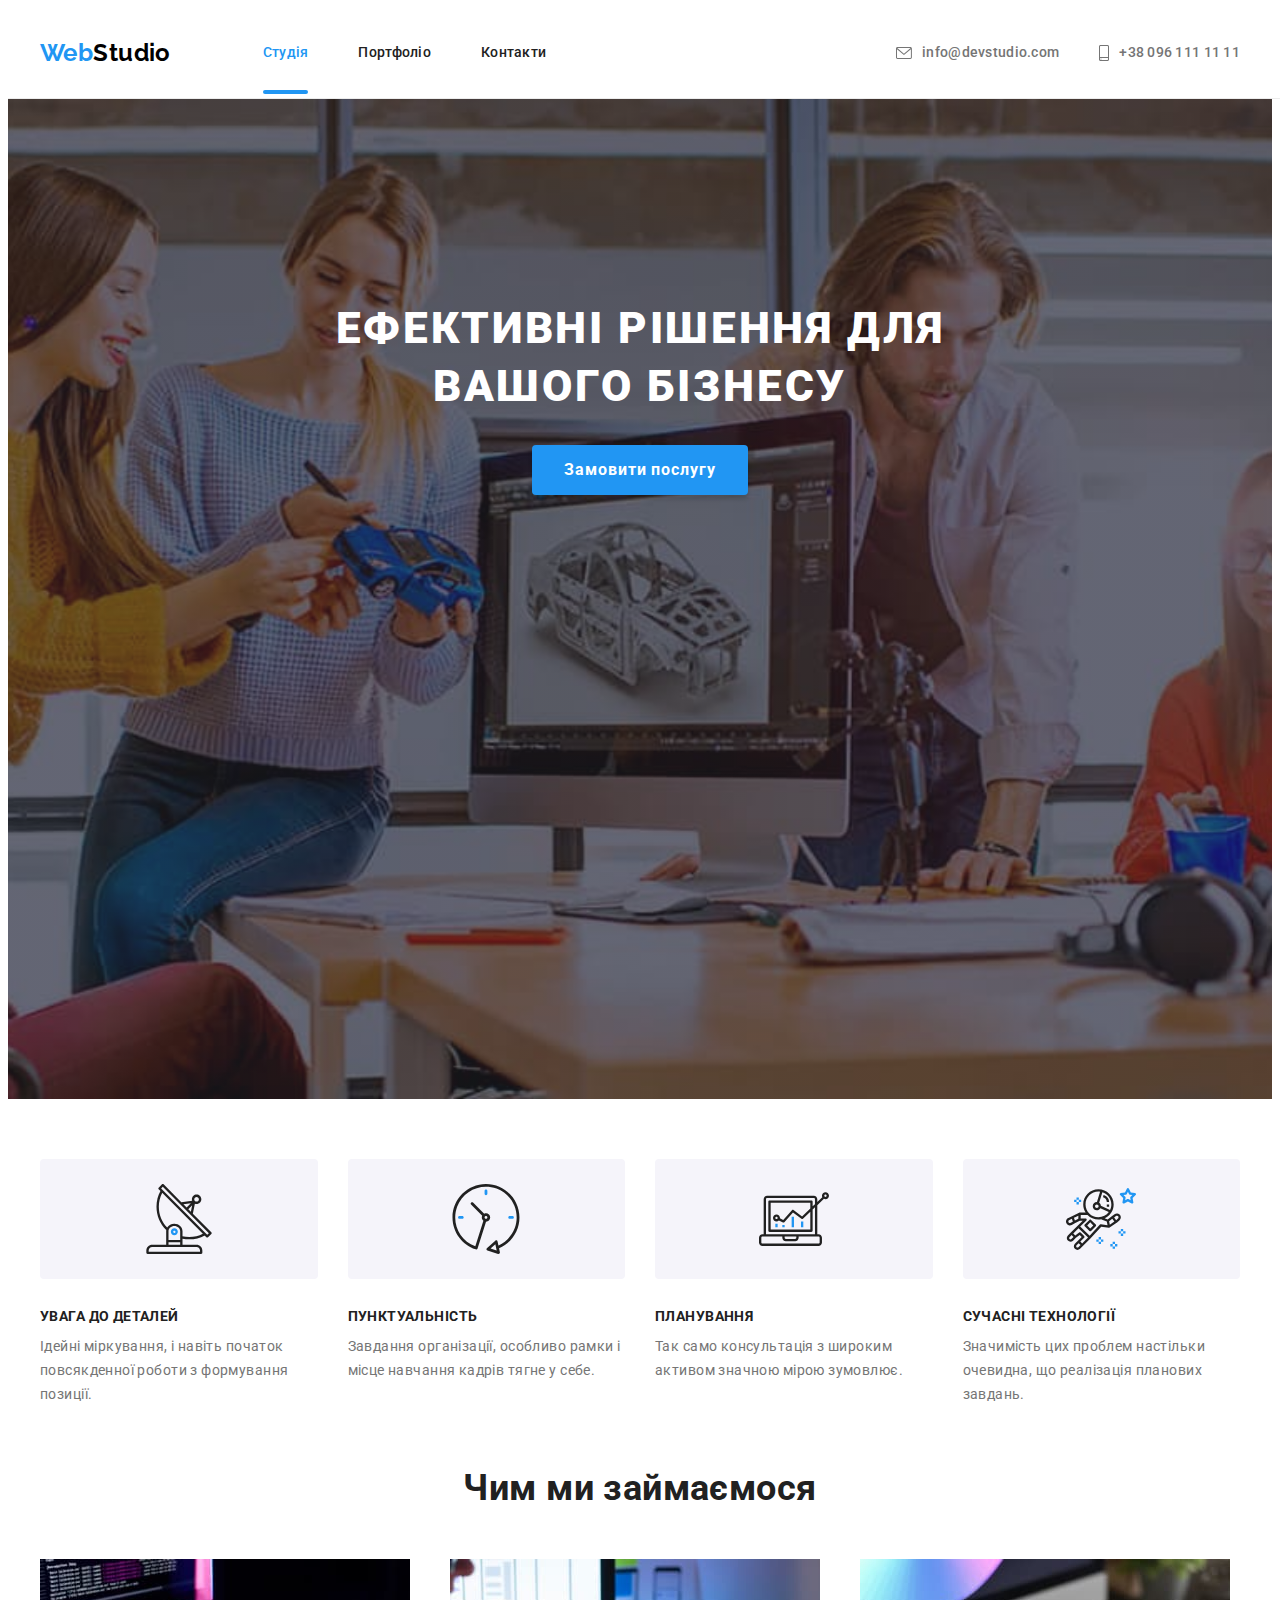
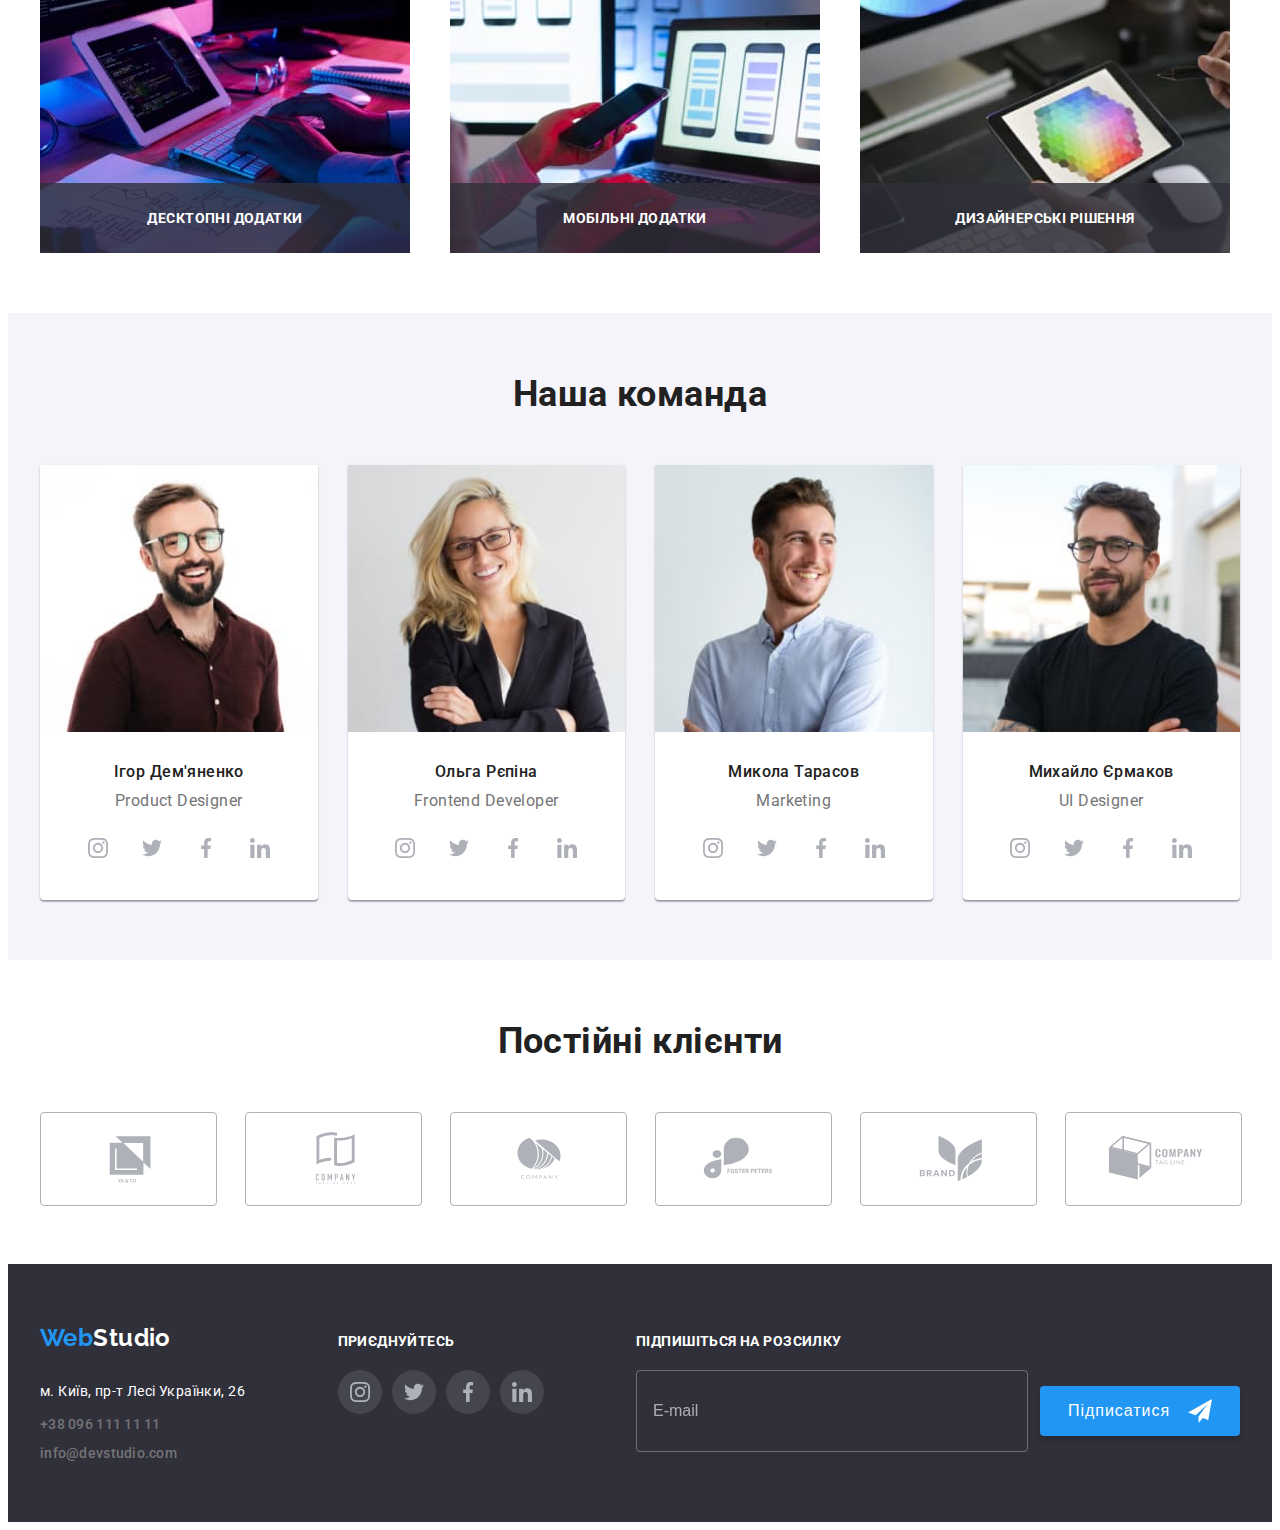
==== commit 80199ae4: "goit-markup-hw-08" ====
--- a/index.html
+++ b/index.html
@@ -30,14 +30,6 @@
           <a href="./index.html" class="logo"
             >Web<span class="logo__color logo__color--dark">Studio</span></a
           >
-          <button type="button" class="buttone-menu">
-            <svg width="40px" height="40px">
-              <use
-                href="./images/icons.svg#icon-mob-menu"
-                class="mob-menu-open"
-              ></use>
-            </svg>
-          </button>
           <ul class="site-nav">
             <li>
               <a href="./index.html" class="site-nav__link current">Студія</a>
@@ -64,66 +56,94 @@
             >
           </li>
         </ul>
-      </div>
-      <div class="mob-menu">
-        <button type="button" class="buttone-menu">
-          <svg width="40px" height="40px">
+        <button type="button" class="buttone-menu-open" data-menu-open>
+          <svg width="40px" height="40px" class="buttone-menu-icon">
             <use
-              href="./images/icons.svg#icon-mob-menu-close"
+              href="./images/icons.svg#icon-mob-menu"
               class="mob-menu-open"
             ></use>
           </svg>
         </button>
-        <ul class="site-nav">
-            <li>
-              <a href="./index.html" class="site-nav__link current">Студія</a>
-            </li>
-            <li>
-              <a href="./portfolio.html" class="site-nav__link">Портфоліо</a>
-            </li>
-            <li><a href="#" class="site-nav__link">Контакти</a></li>
-          </ul>
-        </nav>
-        <ul class="contacts">
-          <li class="contacts__item">
-            <a href="tel:+380961111111" class="contacts__link">+38 096 111 11 11</a
-            >
-          </li>
-          <li class="contacts__item">
-            <a href="mailto:info@devstudio.com" class="contacts__link">info@devstudio.com</a
-            >
-          </li>
-        </ul>
-        <ul class="social-list">
-          <li class="social-list__item">
-            <a
-              class="social-list__link social-list__link--light"
-              href="#"
-              target="_blank"
-              rel="noopener noreferrer nofollow">Instagram</a>
-          </li>
-          <li class="social-list__item">
-            <a
-              class="social-list__link social-list__link--light"
-              href="#"
-              target="_blank"
-              rel="noopener noreferrer nofollow">Twitter</a>
-          </li>
-          <li class="social-list__item">
-              <a
-                class="social-list__link social-list__link--light"
-                href="#"
-                target="_blank"
-                rel="noopener noreferrer nofollow">Facebook</a>
-          </li>
-          <li class="social-list__item">
-            <a
-              class="social-list__link social-list__link--light"
-              href="#"
-              target="_blank"
-              el="noopener noreferrer nofollow">Linkedin</a>
-          </li>
-        </ul>
+      </div>
+
+      <div class="mob-menu is-hidden" data-menu>
+        <div class="container">
+          <div class="mob-menu-top">
+            <button type="button" class="buttone-menu-close" data-menu-close>
+              <svg width="40px" height="40px">
+                <use
+                  href="./images/icons.svg#icon-mob-menu-close"
+                  class="mob-menu-close"
+                ></use>
+              </svg>
+            </button>
+            <ul class="mob-menu__nav">
+              <li class="mob-menu__item">
+                <a href="./index.html" class="mob-menu__link current">Студія</a>
+              </li>
+              <li class="mob-menu__item">
+                <a href="./portfolio.html" class="mob-menu__link">Портфоліо</a>
+              </li>
+              <li class="mob-menu__item">
+                <a href="#" class="mob-menu__link">Контакти</a>
+              </li>
+            </ul>
+          </div>
+          <div class="mob-menu-bottom">
+            <ul class="mob-menu-contacts">
+              <li class="mob-menu-contacts__item">
+                <a href="tel:+380961111111" class="mob-menu-contacts__tel"
+                  >+38 096 111 11 11</a
+                >
+              </li>
+              <li class="mob-menu-contacts__item">
+                <a
+                  href="mailto:info@devstudio.com"
+                  class="mob-menu-contacts__mail"
+                  >info@devstudio.com</a
+                >
+              </li>
+            </ul>
+            <ul class="mob-menu-social">
+              <li class="mob-menu-social__item">
+                <a
+                  class="mob-menu-social__link"
+                  href="#"
+                  target="_blank"
+                  rel="noopener noreferrer nofollow"
+                  >Instagram</a
+                >
+              </li>
+              <li class="mob-menu-social__item">
+                <a
+                  class="mob-menu-social__link"
+                  href="#"
+                  target="_blank"
+                  rel="noopener noreferrer nofollow"
+                  >Twitter</a
+                >
+              </li>
+              <li class="mob-menu-social__item">
+                <a
+                  class="mob-menu-social__link"
+                  href="#"
+                  target="_blank"
+                  rel="noopener noreferrer nofollow"
+                  >Facebook</a
+                >
+              </li>
+              <li class="mob-menu-social__item">
+                <a
+                  class="mob-menu-social__link"
+                  href="#"
+                  target="_blank"
+                  el="noopener noreferrer nofollow"
+                  >Linkedin</a
+                >
+              </li>
+            </ul>
+          </div>
+        </div>
       </div>
     </header>
 
@@ -865,5 +885,6 @@
       </div>
     </div>
     <script src="./js/modal.js"></script>
+    <script src="./js/mobile-menu.js"></script>
   </body>
 </html>
--- a/css/main.min.css
+++ b/css/main.min.css
@@ -1 +1 @@
-:root{--primery-bacground-color: #f5f5f5;--bacground-color: #ffffff;--header-bacground-color: #ececec;--icon-bacground-color: #f5f4fa;--button-text-hover-color: #ffffff;--button-text-color: #ffffff;--hero-title-color: #ffffff;--accent-bacground-color: #2f303a;--primary-text-color: #757575;--title-text-color: #212121;--button-bacground-color: #2196f3;--address-color: #ffffff;--primary-logo-color: #2196f3;--dark-logo-color: #000000;--light-logo-color: #ffffff;--section-team-color: #f5f4fa;--border-color: #eeeeee;--icon-color: #afb1b8;--activity-text-color: #ffffff;--hover-bacground-color: #2196f3;--hover-icon-color: #ffffff;--contacts-icon-color: #757575;--hover-contacts-icon-color: #2196f3;--footer-title-color: #ffffff;--line-color: #ececec;--modal-button-close-color: #000000;--hover-modal-button: #2196f3;--text-portfolio-color: #ffffff;--focus-modal-color: #2196f3;--lable-text-color: #757575;--modal-icon-color: #212121;--checkbox-icon-color: #ffffff;--input-text-color: #afb1b8;--timing-function: 250ms cubic-bezier(0.4, 0, 0.2, 1);--hero-gradient: linear-gradient( to right, rgba(47, 48, 58, 0.4), rgba(47, 48, 58, 0.4) )}.visually-hidden{position:absolute;white-space:nowrap;width:1px;height:1px;overflow:hidden;border:0;padding:0;clip:rect(0 0 0 0);-webkit-clip-path:inset(50%);clip-path:inset(50%);margin:-1px}.container{align-items:center;margin-left:auto;margin-right:auto;width:100%;padding:0 15px}@media screen and (min-width: 480px){.container{max-width:480px}}@media screen and (min-width: 768px){.container{max-width:768px}}@media screen and (min-width: 1200px){.container{max-width:1200px}}.section{padding-top:60px;padding-bottom:60px}.section__title{margin-bottom:50px;font-weight:700;font-size:28px;line-height:1.17;text-align:center;color:var(--title-text-color)}@media screen and (min-width: 1200px){.section__title{font-size:36px}}p,h1,h2,h3,h4,h5,h6{margin:0}ul,li{margin:0;padding-left:0;list-style:none}button{cursor:pointer}address{font-style:normal}img{display:block;max-width:100%;height:auto}body{font-family:"Roboto",sans-serif;font-size:14px;letter-spacing:.03em;color:var(--primary-text-color);background-color:var(---bacground-color)}.page-header a,.footer a,.portfolio a{text-decoration:none}.button{display:block;margin-left:auto;margin-right:auto;font-size:16px;padding:10px 32px;min-width:216px;font-family:inherit;font-weight:700;line-height:1.88;letter-spacing:.06em;border:none;box-shadow:0px 4px 4px rgba(0,0,0,.15);border-radius:4px;color:var(--button-text-color);background-color:var(--button-bacground-color)}.logo{display:block;font-family:"Raleway",sans-serif;font-weight:700;font-size:24px;line-height:1.16;color:var(--primary-logo-color)}.logo__color--dark{color:var(--dark-logo-color)}.logo__color--light{color:var(--light-logo-color)}.backdrop{position:fixed;top:0;left:0;width:100%;height:100%;background:rgba(0,0,0,.2);transition:opacity var(--timing-function),visibility var(--timing-function)}.backdrop.is-hidden{opacity:0;visibility:hidden;pointer-events:none}.modal{position:absolute;left:50%;top:50%;transform:translate(-50%, -50%) scale(1);transition:transform var(--timing-function);min-width:528px;min-height:581px;padding:40px;background:var(--bacground-color);box-shadow:0px 1px 3px rgba(0,0,0,.12),0px 1px 1px rgba(0,0,0,.14),0px 2px 1px rgba(0,0,0,.2);border-radius:4px}.modal__title{padding-bottom:12px;font-size:20px;font-weight:700;text-align:center;color:var(--title-text-color)}.modal__text{display:block;margin-bottom:4px;font-size:12px;line-height:1.17;letter-spacing:.01em;color:var(--lable-text-color)}.backdrop.is-hidden .modal{transform:translate(-50%, -50%) scale(0)}.modal-close{display:flex;justify-content:center;align-items:center;position:absolute;top:8px;right:8px;width:30px;height:30px;box-sizing:border-box;border-radius:50%;background-color:rgba(0,0,0,0);border:1px solid rgba(0,0,0,.1);box-shadow:0px 1px 3px rgba(0,0,0,.12),0px 1px 1px rgba(0,0,0,.14),0px 2px 1px rgba(0,0,0,.2);transition:background-color var(--timing-function),border-color var(--timing-function),fill var(--timing-function)}.modal-close:hover,.modal-close:focus{background-color:var(--hover-modal-button);border-color:var(--hover-modal-button);fill:var(--bacground-color)}.form-wrap{position:relative;display:block;margin-bottom:10px}.modal-icon-wrap{position:relative}.modal__input{width:100%;height:40px;padding-left:42px;padding-right:12px;border:1px solid rgba(33,33,33,.2);border-radius:4px;outline:rgba(0,0,0,0);transition:border-color var(--timing-function)}.modal__input:focus,.modal__input .modal__textarea:focus{border-color:var(--focus-modal-color)}.modal__input:focus+.modal-input-icon{fill:var(--focus-modal-color)}.modal__icon{position:absolute;left:12px;top:50%;transform:translateY(-50%);transition:fill var(--timing-function)}.textarea-wrap{margin-bottom:20px}.modal__textarea{width:100%;height:120px;padding:12px 16px;border:1px solid rgba(33,33,33,.2);border-radius:4px;outline:rgba(0,0,0,0);resize:none;transition:border-color var(--timing-function)}.modal__textarea:focus{border-color:var(--focus-modal-color)}.modal__textarea::-moz-placeholder{font-size:12px;line-height:1.17;letter-spacing:.01em;color:rgba(117,117,117,.5)}.modal__textarea:-ms-input-placeholder{font-size:12px;line-height:1.17;letter-spacing:.01em;color:rgba(117,117,117,.5)}.modal__textarea::placeholder{font-size:12px;line-height:1.17;letter-spacing:.01em;color:rgba(117,117,117,.5)}.checkbox{margin-bottom:30px}.checkbox__text{display:flex;align-items:center;justify-content:center;gap:8px;line-height:1.71}.checkbox__text span{display:flex;align-items:center;justify-content:center;width:16px;height:15px;border:2px solid var(--title-text-color);border-radius:2px;fill:rgba(0,0,0,0)}.checkbox__field:checked+.checkbox__text span{background-color:var(--focus-modal-color);border:none;fill:var(--checkbox-icon-color);transition:fill var(--timing-function)}.checkbox__field:focus+.checkbox__text span{border-color:var(--focus-modal-color);transition:border-color var(--timing-function)}.checkbox__link{color:var(--focus-modal-color)}.social-list{display:flex;justify-content:center;gap:10px}.social-list__item{width:44px;height:44px}.social-list__link{display:flex;align-items:center;justify-content:center;width:100%;height:100%;border-radius:50%}.social-list__link:hover,.social-list__link:focus{background-color:var(--hover-bacground-color);color:var(--hover-icon-color)}.social-list__link--light{color:var(--icon-color);transition:background-color var(--timing-function),color var(--timing-function)}.social-list__link--dark{color:var(--icon-color);background:rgba(255,255,255,.1);transition:background-color var(--timing-function),color var(--timing-function)}.social-list__icon{fill:currentColor}.page-header{background-color:var(--bacground-color)}.page-header::after{content:" ";width:1600px;height:1px;background-color:var(--line-color);display:block}.buttone-menu{background-color:rgba(0,0,0,0);border:none}.main-nav{position:relative;display:flex;justify-content:space-between;align-items:center;height:60px}.site-nav{display:none;margin-left:92px;gap:50px}.header-nav{display:flex}.site-nav__link{display:block;padding-top:32px;padding-bottom:32px;color:var(--title-text-color);font-weight:500;font-size:14px;line-height:1.14;letter-spacing:.02em;transition:color var(--timing-function)}.site-nav__link:hover,.site-nav__link:focus{color:var(--button-bacground-color)}.site-nav__link.current{position:relative;color:var(--button-bacground-color)}.site-nav__link.current::after{content:" ";position:absolute;left:0;bottom:-1px;width:100%;height:4px;background:var(--hover-bacground-color);border-radius:2px}.contacts{display:none;margin-left:auto;gap:50px;text-decoration:none}.contacts__item{width:100%;height:100%}.contacts__link{display:flex;width:100%;height:100%;align-items:center;font-weight:500;font-size:14px;line-height:1.14;letter-spacing:.02em;color:var(--primary-text-color);transition:color var(--timing-function)}.contacts__link:hover,.contacts__link:focus{color:var(--hover-contacts-icon-color)}.contacts__icon{margin-right:10px;fill:currentColor}.hero{background:var(--accent-bacground-color);padding:118px 0}@media screen and (min-width: 1200px){.hero{padding:200px 0}}.hero__title{width:360px;margin-bottom:30px;margin-left:auto;margin-right:auto;font-weight:900;font-size:26px;line-height:1.62;letter-spacing:.06em;text-align:center;text-transform:uppercase;color:var(--hero-title-color)}@media screen and (min-width: 1200px){.hero__title{width:696px;font-size:44px;line-height:1.32}}.overlay{max-width:480px;height:400px;margin-left:auto;margin-right:auto;background-position:center;background-size:cover;background-repeat:no-repeat;background-image:var(--hero-gradient),url(../../images/hero/hero-mobile-1x.jpg)}@media(min-device-pixel-ratio: 2),(-webkit-min-device-pixel-ratio: 2),(min-resolution: 192dpi),(min-resolution: 2dppx){.overlay{background-image:var(--hero-gradient),url(../../images/hero/hero-mobile-2x.jpg)}}@media screen and (min-width: 768px){.overlay{max-width:768px;background-image:var(--hero-gradient),url(../../images/hero/hero-tablet-1x.jpg)}}@media screen and (min-width: 768px)and (min-device-pixel-ratio: 2),screen and (min-width: 768px)and (-webkit-min-device-pixel-ratio: 2),screen and (min-width: 768px)and (min-resolution: 192dpi),screen and (min-width: 768px)and (min-resolution: 2dppx){.overlay{background-image:var(--hero-gradient),url(../../images/hero/hero-tablet-2x.jpg)}}@media screen and (min-width: 1200px){.overlay{max-width:1600px;height:600px;background-image:var(--hero-gradient),url(../../images/hero/hero-desktop-1x.jpg)}}@media screen and (min-width: 1200px)and (min-device-pixel-ratio: 2),screen and (min-width: 1200px)and (-webkit-min-device-pixel-ratio: 2),screen and (min-width: 1200px)and (min-resolution: 192dpi),screen and (min-width: 1200px)and (min-resolution: 2dppx){.overlay{background-image:var(--hero-gradient),url(../../images/hero/hero-desktop-2x.jpg)}}.cards-list{display:flex;flex-wrap:wrap;gap:30px}.cards-list__item{display:flex;flex-direction:column;width:100%}@media screen and (min-width: 768px){.cards-list__item{width:calc((100% - 60px)/2)}}@media screen and (min-width: 1200px){.cards-list__item{width:calc((100% - 90px)/4)}}.cards-list__icon{display:flex;justify-content:center;align-items:center;margin-bottom:30px;min-width:270px;height:120px;background:var(--icon-bacground-color);border-radius:4px}.cards-list__title{margin-bottom:10px;font-weight:700;font-size:14px;line-height:1.14;color:var(--title-text-color)}.cards-list__text{font-weight:400;font-size:14px;line-height:1.71;color:var(--primary-text-color)}@media screen and (max-width: 1199px){.activity{display:none}}.section-padding{padding-top:0}.pictures-list{display:flex;flex-wrap:wrap;gap:30px}.pictures-list__item{display:flex;width:calc((100% - 60px)/3)}.pictures-list__wrap{position:relative}.pictures-list__text{position:absolute;bottom:0;display:flex;justify-content:center;align-items:center;width:100%;height:70px;font-weight:700;text-transform:uppercase;background:rgba(47,48,58,.8);color:var(--activity-text-color)}.section-peoples{padding-top:60px;padding-bottom:60px;background-color:var(--section-team-color)}.peoples-list{display:flex;flex-wrap:wrap;gap:30px}.peoples-list__title{font-weight:500;font-size:16px;line-height:1.19;text-align:center;color:var(--title-text-color);margin-bottom:10px}.peoples-list__text{font-weight:400;font-size:16px;line-height:1.19;text-align:center;color:var(--primary-text-color);margin-bottom:16px}.peoples-list__item{width:100%;background:var(--bacground-color);box-shadow:0px 1px 3px rgba(0,0,0,.12),0px 1px 1px rgba(0,0,0,.14),0px 2px 1px rgba(0,0,0,.2);border-radius:0px 0px 4px 4px}@media screen and (min-width: 768px){.peoples-list__item{width:calc((100% - 30px)/2)}}@media screen and (min-width: 1200px){.peoples-list__item{width:calc((100% - 90px)/4)}}.peoples-list__photo{width:100%}.peoples-wrap{padding-top:30px;padding-bottom:30px}.clients-list{display:flex;flex-wrap:wrap;gap:30px}.clients-list__item{width:calc((100% - 30px)/2);height:92px}@media screen and (min-width: 768px){.clients-list__item{width:calc((100% - 60px)/3)}}@media screen and (min-width: 1200px){.clients-list__item{width:calc((100% - 150px)/6)}}.clients-list__link{display:flex;align-items:center;justify-content:center;width:100%;height:100%;border:1px solid var(--icon-color);border-radius:4px;fill:var(--icon-color);transition:border var(--timing-function),fill var(--timing-function)}.clients-list__link:hover,.clients-list__link:focus{border:1px solid var(--hover-bacground-color);fill:var(--hover-bacground-color)}.clients-list__icon{width:100px;height:60px}.footer{background:var(--accent-bacground-color);padding-top:60px;padding-bottom:60px}.footer-wrap{display:flex;flex-direction:column;gap:60px}@media screen and (min-width: 768px){.footer-wrap{flex-direction:row;flex-wrap:wrap;justify-content:space-around}}@media screen and (min-width: 1200px){.footer-wrap{gap:70px;justify-content:space-between;align-items:baseline}}.address-wrap{display:flex;flex-direction:column;gap:28px;align-items:center}@media screen and (min-width: 1200px){.address-wrap{align-items:flex-start}}.address{line-height:1.71;color:var(--address-color)}.footer-contacts{display:flex;flex-direction:column;gap:12px;align-items:center}@media screen and (min-width: 1200px){.footer-contacts{align-items:flex-start}}.footer-contacts__link{width:231px;font-weight:500;font-size:14px;line-height:1.14;letter-spacing:.02em;color:var(--primary-text-color);transition:color var(--timing-function)}.footer-contacts__link:hover,.footer-contacts__link:focus{color:var(--button-bacground-color)}.footer-social{display:flex;flex-direction:column;gap:20px;align-items:center}@media screen and (min-width: 1200px){.footer-social{align-items:flex-start}}.footer-social__title{font-weight:700;line-height:1.14;text-transform:uppercase;color:var(--footer-title-color)}.mailing{display:flex;flex-direction:column;gap:20px;align-items:center}@media screen and (min-width: 1200px){.mailing{align-items:flex-start}}.mailing__title{font-weight:700;line-height:1.14;text-transform:uppercase;color:var(--footer-title-color)}.mailing__form{display:flex;flex-wrap:wrap;gap:20px;flex-direction:column;align-items:center}@media screen and (min-width: 1200px){.mailing__form{flex-direction:row;gap:12px}}.mailing__field{width:450px;height:50px;padding:15px 16px;outline:rgba(0,0,0,0);background-color:rgba(0,0,0,0);border:1px solid rgba(255,255,255,.3);filter:drop-shadow(0px 4px 4px rgba(0, 0, 0, 0.15));border-radius:4px;color:var(--input-text-color)}@media screen and (min-width: 1200px){.mailing__field{width:358px}}.mailing__field::-moz-placeholder{font-size:16px;line-height:1.25;display:flex;align-items:center;color:rgba(255,255,255,.6)}.mailing__field:-ms-input-placeholder{font-size:16px;line-height:1.25;display:flex;align-items:center;color:rgba(255,255,255,.6)}.mailing__field::placeholder{font-size:16px;line-height:1.25;display:flex;align-items:center;color:rgba(255,255,255,.6)}.mailing__btn{position:relative;width:200px;height:50px;border:none;text-align:left;padding:10px 28px;font-size:16px;line-height:1.88;letter-spacing:.06em;color:var(--button-text-color);background:var(--button-bacground-color);box-shadow:0px 4px 4px rgba(0,0,0,.15);border-radius:4px}.mailing__icon{position:absolute;right:28px;top:50%;transform:translateY(-50%)}.portfolio-filter{display:flex;justify-content:center;gap:8px;margin-bottom:50px}.portfolio-filter__btn{padding:6px 22px;font-family:inherit;font-style:normal;font-weight:500;font-size:16px;line-height:1.62;border:none;border-radius:4px;letter-spacing:.03em;color:var(--title-text-color);background:var(--section-team-color);border-radius:4px;transition:background-color var(--timing-function),color var(--timing-function),box-shadow var(--timing-function)}.portfolio-filter__btn:hover,.portfolio-filter__btn:focus{cursor:pointer;background-color:var(--button-bacground-color);color:var(--button-text-hover-color);box-shadow:0px 3px 1px rgba(0,0,0,.1),0px 1px 2px rgba(0,0,0,.08),0px 2px 2px rgba(0,0,0,.12)}.portfolio-filter__btn.current{border:none;color:var(--button-text-hover-color);background:var(--button-bacground-color);box-shadow:0px 3px 1px rgba(0,0,0,.1),0px 1px 2px rgba(0,0,0,.08),0px 2px 2px rgba(0,0,0,.12);border-radius:4px}.portfolio{display:flex;flex-wrap:wrap;gap:30px}.portfolio__item{width:calc((100% - 60px)/3)}.portfolio__link{text-decoration:none;display:block;transition:box-shadow var(--timing-function)}.portfolio__link:hover .description-text,.portfolio__link:focus .description-text{transform:translateY(0)}.portfolio__link:hover,.portfolio__link:focus{box-shadow:0px 1px 1px rgba(0,0,0,.12),0px 4px 4px rgba(0,0,0,.06),1px 4px 6px rgba(0,0,0,.16)}.portfolio__wrap{display:block;padding:20px 24px;border:1px solid var(--border-color)}.portfolio__title{margin-bottom:4px;font-weight:700;font-size:18px;line-height:2;letter-spacing:.06em;color:var(--title-text-color)}.portfolio__text{font-weight:400;font-size:16px;line-height:1.88;color:var(--primary-text-color)}.text-top-wrap{position:relative;overflow:hidden}.description-text{position:absolute;top:0;padding:63px 24px;height:100%;font-size:18px;line-height:1.56;color:var(--text-portfolio-color);background:rgba(33,150,243,.9);transform:translateY(100%);transition:transform var(--timing-function)}/*# sourceMappingURL=main.min.css.map */+:root{--primery-bacground-color: #f5f5f5;--bacground-color: #ffffff;--header-bacground-color: #ececec;--icon-bacground-color: #f5f4fa;--button-text-hover-color: #ffffff;--button-text-color: #ffffff;--hero-title-color: #ffffff;--accent-bacground-color: #2f303a;--primary-text-color: #757575;--title-text-color: #212121;--button-bacground-color: #2196f3;--address-color: #ffffff;--primary-logo-color: #2196f3;--dark-logo-color: #000000;--light-logo-color: #ffffff;--section-team-color: #f5f4fa;--border-color: #eeeeee;--icon-color: #afb1b8;--activity-text-color: #ffffff;--hover-bacground-color: #2196f3;--hover-icon-color: #ffffff;--contacts-icon-color: #757575;--hover-contacts-icon-color: #2196f3;--footer-title-color: #ffffff;--line-color: #ececec;--modal-button-close-color: #000000;--hover-modal-button: #2196f3;--text-portfolio-color: #ffffff;--focus-modal-color: #2196f3;--lable-text-color: #757575;--modal-icon-color: #212121;--checkbox-icon-color: #ffffff;--input-text-color: #afb1b8;--mob-menu-social-color: #2196f3;--mob-menu-tel-color: #2196f3;--mob-menu-contacts__mail: #757575;--timing-function: 250ms cubic-bezier(0.4, 0, 0.2, 1);--hero-gradient: linear-gradient( to right, rgba(47, 48, 58, 0.4), rgba(47, 48, 58, 0.4) )}.visually-hidden{position:absolute;white-space:nowrap;width:1px;height:1px;overflow:hidden;border:0;padding:0;clip:rect(0 0 0 0);-webkit-clip-path:inset(50%);clip-path:inset(50%);margin:-1px}.container{align-items:center;margin-left:auto;margin-right:auto;width:100%;padding:0 15px}@media screen and (min-width: 480px){.container{max-width:480px}}@media screen and (min-width: 768px){.container{max-width:768px}}@media screen and (min-width: 1200px){.container{max-width:1200px}}.section{padding-top:60px;padding-bottom:60px}.section__title{margin-bottom:50px;font-weight:700;font-size:28px;line-height:1.17;text-align:center;color:var(--title-text-color)}@media screen and (min-width: 1200px){.section__title{font-size:36px}}.is-hidden{opacity:0;visibility:hidden;pointer-events:none}p,h1,h2,h3,h4,h5,h6{margin:0}ul,li{margin:0;padding-left:0;list-style:none}button{cursor:pointer}address{font-style:normal}img{display:block;max-width:100%;height:auto}body{font-family:"Roboto",sans-serif;font-size:14px;letter-spacing:.03em;color:var(--primary-text-color);background-color:var(---bacground-color)}.page-header a,.footer a,.portfolio a{text-decoration:none}.button{display:block;margin-left:auto;margin-right:auto;font-size:16px;padding:10px 32px;min-width:216px;font-family:inherit;font-weight:700;line-height:1.88;letter-spacing:.06em;border:none;box-shadow:0px 4px 4px rgba(0,0,0,.15);border-radius:4px;color:var(--button-text-color);background-color:var(--button-bacground-color)}.logo{display:block;font-family:"Raleway",sans-serif;font-weight:700;font-size:24px;line-height:1.16;color:var(--primary-logo-color)}.logo__color--dark{color:var(--dark-logo-color)}.logo__color--light{color:var(--light-logo-color)}.backdrop{position:fixed;top:0;left:0;width:100%;height:100%;background:rgba(0,0,0,.2);transition:opacity var(--timing-function),visibility var(--timing-function)}.modal{position:absolute;left:50%;top:50%;transform:translate(-50%, -50%) scale(1);transition:transform var(--timing-function);min-width:450px;min-height:609px;padding:40px;background:var(--bacground-color);box-shadow:0px 1px 3px rgba(0,0,0,.12),0px 1px 1px rgba(0,0,0,.14),0px 2px 1px rgba(0,0,0,.2);border-radius:4px}@media screen and (min-width: 1200px){.modal{min-width:528px;min-height:581px}}.modal__title{padding-bottom:12px;font-size:20px;font-weight:700;line-height:1.5;text-align:center;color:var(--title-text-color)}@media screen and (min-width: 1200px){.modal__title{line-height:1.15}}.modal__text{display:block;margin-bottom:4px;font-size:12px;line-height:1.17;letter-spacing:.01em;color:var(--lable-text-color)}.backdrop.is-hidden .modal{transform:translate(-50%, -50%) scale(0)}.modal-close{display:flex;justify-content:center;align-items:center;position:absolute;top:8px;right:8px;width:30px;height:30px;box-sizing:border-box;border-radius:50%;background-color:rgba(0,0,0,0);border:1px solid rgba(0,0,0,.1);box-shadow:0px 1px 3px rgba(0,0,0,.12),0px 1px 1px rgba(0,0,0,.14),0px 2px 1px rgba(0,0,0,.2);transition:background-color var(--timing-function),border-color var(--timing-function),fill var(--timing-function)}.modal-close:hover,.modal-close:focus{background-color:var(--hover-modal-button);border-color:var(--hover-modal-button);fill:var(--bacground-color)}.form-wrap{position:relative;display:block;margin-bottom:10px}.modal-icon-wrap{position:relative}.modal__input{width:100%;height:40px;padding-left:42px;padding-right:12px;border:1px solid rgba(33,33,33,.2);border-radius:4px;outline:rgba(0,0,0,0);transition:border-color var(--timing-function)}.modal__input:focus,.modal__input .modal__textarea:focus{border-color:var(--focus-modal-color)}.modal__input:focus+.modal-input-icon{fill:var(--focus-modal-color)}.modal__icon{position:absolute;left:12px;top:50%;transform:translateY(-50%);transition:fill var(--timing-function)}.textarea-wrap{margin-bottom:20px}.modal__textarea{width:100%;height:120px;padding:12px 16px;border:1px solid rgba(33,33,33,.2);border-radius:4px;outline:rgba(0,0,0,0);resize:none;transition:border-color var(--timing-function)}.modal__textarea:focus{border-color:var(--focus-modal-color)}.modal__textarea::-moz-placeholder{font-size:12px;line-height:1.17;letter-spacing:.01em;color:rgba(117,117,117,.5)}.modal__textarea:-ms-input-placeholder{font-size:12px;line-height:1.17;letter-spacing:.01em;color:rgba(117,117,117,.5)}.modal__textarea::placeholder{font-size:12px;line-height:1.17;letter-spacing:.01em;color:rgba(117,117,117,.5)}.checkbox{margin-bottom:30px}.checkbox__text{display:flex;align-items:center;justify-content:center;gap:8px;font-size:12px;line-height:1.17}@media screen and (min-width: 1200px){.checkbox__text{font-size:14px;line-height:1.7}}.checkbox__text span{display:flex;align-items:center;justify-content:center;width:16px;height:15px;border:2px solid var(--title-text-color);border-radius:2px;fill:rgba(0,0,0,0)}.checkbox__field:checked+.checkbox__text span{background-color:var(--focus-modal-color);border:none;fill:var(--checkbox-icon-color);transition:fill var(--timing-function)}.checkbox__field:focus+.checkbox__text span{border-color:var(--focus-modal-color);transition:border-color var(--timing-function)}.checkbox__link{color:var(--focus-modal-color)}.social-list{display:flex;justify-content:center;gap:10px}.social-list__item{width:44px;height:44px}.social-list__link{display:flex;align-items:center;justify-content:center;width:100%;height:100%;border-radius:50%}.social-list__link:hover,.social-list__link:focus{background-color:var(--hover-bacground-color);color:var(--hover-icon-color)}.social-list__link--light{color:var(--icon-color);transition:background-color var(--timing-function),color var(--timing-function)}.social-list__link--dark{color:var(--icon-color);background:rgba(255,255,255,.1);transition:background-color var(--timing-function),color var(--timing-function)}.social-list__icon{fill:currentColor}.buttone-menu-open{margin-left:auto;background-color:rgba(0,0,0,0);border:none}.buttone-menu-open:hover,.buttone-menu-open:focus{fill:var(--button-bacground-color);transition:fill var(--timing-function)}@media screen and (min-width: 768px){.buttone-menu-open{display:none}}.buttone-menu-close{position:absolute;right:15px;top:10px;background-color:rgba(0,0,0,0);border:none}.buttone-menu-close:hover,.buttone-menu-close:focus{fill:var(--button-bacground-color);transition:fill var(--timing-function)}.mob-menu{position:relative;width:100%;height:100%;top:0;z-index:1;position:fixed;padding-top:48px;padding-bottom:48px;background-color:var(--bacground-color);box-shadow:0px 4px 8px rgba(0,0,0,.04),0px 2px 4px rgba(0,0,0,.08),0px 1px 3px rgba(0,0,0,.16)}.mob-menu>.container{height:100%;display:flex;flex-direction:column;align-items:flex-start;justify-content:space-between;overflow:auto}.mob-menu__link{font-weight:500;font-size:40px;line-height:1.18;letter-spacing:.02em;color:var(--title-text-color);transition:color var(--timing-function)}.mob-menu__link:hover,.mob-menu__link:focus{color:var(--button-bacground-color)}.mob-menu__link.current{position:relative;color:var(--button-bacground-color)}.mob-menu__nav{margin-bottom:64px}.mob-menu__item:not(:last-child),.mob-menu-contacts__item:not(:last-child){margin-bottom:32px}.mob-menu-contacts{margin-bottom:64px}.mob-menu-contacts__tel{font-weight:500;font-size:34px;line-height:1.18;letter-spacing:.02em;color:var(--mob-menu-tel-color)}.mob-menu-contacts__mail{font-weight:500;font-size:24px;line-height:1.17;letter-spacing:.02em;color:var(--mob-menu-contacts__mail)}.mob-menu-social{display:flex;gap:20px}.mob-menu-social__link{font-weight:500;font-size:18px;line-height:1.22;letter-spacing:.02em;color:var(--mob-menu-social-color)}.mob-menu-social__item:not(:last-child)::after{content:" ";margin-left:10px;width:22px;border:1px solid rgba(33,33,33,.2)}.page-header{background-color:var(--bacground-color)}.page-header::after{content:" ";width:1600px;height:1px;background-color:var(--line-color);display:block}.main-nav{display:flex;align-items:center;height:60px}@media screen and (min-width: 768px){.main-nav{height:90px}}.site-nav{display:none;margin-left:92px;gap:50px}@media screen and (min-width: 768px){.site-nav{display:flex}}.header-nav{display:flex}.site-nav__link{display:block;padding-top:32px;padding-bottom:32px;color:var(--title-text-color);font-weight:500;font-size:14px;line-height:1.14;letter-spacing:.02em;transition:color var(--timing-function)}.site-nav__link:hover,.site-nav__link:focus{color:var(--button-bacground-color)}.site-nav__link.current{position:relative;color:var(--button-bacground-color)}.site-nav__link.current::after{content:" ";position:absolute;left:0;bottom:-1px;width:100%;height:4px;background:var(--hover-bacground-color);border-radius:2px}.contacts{display:none;margin-left:auto;text-decoration:none}@media screen and (min-width: 768px){.contacts{display:flex;flex-direction:column;gap:10px}}@media screen and (min-width: 1200px){.contacts{flex-direction:row;gap:40px}}.contacts__item{width:100%;height:100%}.contacts__link{display:flex;width:100%;height:100%;align-items:center;font-weight:500;font-size:12px;line-height:1.17;letter-spacing:.02em;color:var(--primary-text-color);transition:color var(--timing-function)}@media screen and (min-width: 1200px){.contacts__link{font-size:14px;line-height:1.14}}.contacts__link:hover,.contacts__link:focus{color:var(--hover-contacts-icon-color)}.contacts__icon{margin-right:10px;fill:currentColor}.hero{background:var(--accent-bacground-color);padding:118px 0}@media screen and (min-width: 1200px){.hero{padding:200px 0}}.hero__title{width:360px;margin-bottom:30px;margin-left:auto;margin-right:auto;font-weight:900;font-size:26px;line-height:1.62;letter-spacing:.06em;text-align:center;text-transform:uppercase;color:var(--hero-title-color)}@media screen and (min-width: 1200px){.hero__title{width:696px;font-size:44px;line-height:1.32}}.overlay{max-width:480px;height:400px;margin-left:auto;margin-right:auto;background-position:center;background-size:cover;background-repeat:no-repeat;background-image:var(--hero-gradient),url(../../images/hero/hero-mobile-1x.jpg)}@media(min-device-pixel-ratio: 2),(-webkit-min-device-pixel-ratio: 2),(min-resolution: 192dpi),(min-resolution: 2dppx){.overlay{background-image:var(--hero-gradient),url(../../images/hero/hero-mobile-2x.jpg)}}@media screen and (min-width: 768px){.overlay{max-width:768px;background-image:var(--hero-gradient),url(../../images/hero/hero-tablet-1x.jpg)}}@media screen and (min-width: 768px)and (min-device-pixel-ratio: 2),screen and (min-width: 768px)and (-webkit-min-device-pixel-ratio: 2),screen and (min-width: 768px)and (min-resolution: 192dpi),screen and (min-width: 768px)and (min-resolution: 2dppx){.overlay{background-image:var(--hero-gradient),url(../../images/hero/hero-tablet-2x.jpg)}}@media screen and (min-width: 1200px){.overlay{max-width:1600px;height:600px;background-image:var(--hero-gradient),url(../../images/hero/hero-desktop-1x.jpg)}}@media screen and (min-width: 1200px)and (min-device-pixel-ratio: 2),screen and (min-width: 1200px)and (-webkit-min-device-pixel-ratio: 2),screen and (min-width: 1200px)and (min-resolution: 192dpi),screen and (min-width: 1200px)and (min-resolution: 2dppx){.overlay{background-image:var(--hero-gradient),url(../../images/hero/hero-desktop-2x.jpg)}}.cards-list{display:flex;flex-wrap:wrap;gap:30px}.cards-list__item{display:flex;flex-direction:column;width:100%}@media screen and (min-width: 768px){.cards-list__item{width:calc((100% - 30px)/2)}}@media screen and (min-width: 1200px){.cards-list__item{width:calc((100% - 90px)/4)}}.cards-list__icon{display:flex;justify-content:center;align-items:center;margin-bottom:30px;min-width:270px;height:120px;background:var(--icon-bacground-color);border-radius:4px}.cards-list__title{margin-bottom:10px;font-weight:700;font-size:14px;line-height:1.14;color:var(--title-text-color)}.cards-list__text{font-weight:400;font-size:14px;line-height:1.71;color:var(--primary-text-color)}@media screen and (max-width: 1199px){.activity{display:none}}.section-padding{padding-top:0}.pictures-list{display:flex;flex-wrap:wrap;gap:30px}.pictures-list__item{display:flex;width:calc((100% - 60px)/3)}.pictures-list__wrap{position:relative}.pictures-list__text{position:absolute;bottom:0;display:flex;justify-content:center;align-items:center;width:100%;height:70px;font-weight:700;text-transform:uppercase;background:rgba(47,48,58,.8);color:var(--activity-text-color)}.section-peoples{padding-top:60px;padding-bottom:60px;background-color:var(--section-team-color)}.peoples-list{display:flex;flex-wrap:wrap;gap:30px}.peoples-list__title{font-weight:500;font-size:16px;line-height:1.19;text-align:center;color:var(--title-text-color);margin-bottom:10px}.peoples-list__text{font-weight:400;font-size:16px;line-height:1.19;text-align:center;color:var(--primary-text-color);margin-bottom:16px}.peoples-list__item{width:100%;background:var(--bacground-color);box-shadow:0px 1px 3px rgba(0,0,0,.12),0px 1px 1px rgba(0,0,0,.14),0px 2px 1px rgba(0,0,0,.2);border-radius:0px 0px 4px 4px}@media screen and (min-width: 768px){.peoples-list__item{width:calc((100% - 30px)/2)}}@media screen and (min-width: 1200px){.peoples-list__item{width:calc((100% - 90px)/4)}}.peoples-list__photo{width:100%}.peoples-wrap{padding-top:30px;padding-bottom:30px}.clients-list{display:flex;flex-wrap:wrap;gap:30px}.clients-list__item{width:calc((100% - 30px)/2);height:92px}@media screen and (min-width: 768px){.clients-list__item{width:calc((100% - 60px)/3)}}@media screen and (min-width: 1200px){.clients-list__item{width:calc((100% - 150px)/6)}}.clients-list__link{display:flex;align-items:center;justify-content:center;width:100%;height:100%;border:1px solid var(--icon-color);border-radius:4px;fill:var(--icon-color);transition:border var(--timing-function),fill var(--timing-function)}.clients-list__link:hover,.clients-list__link:focus{border:1px solid var(--hover-bacground-color);fill:var(--hover-bacground-color)}.clients-list__icon{width:100px;height:60px}.footer{background:var(--accent-bacground-color);padding-top:60px;padding-bottom:60px}.footer-wrap{display:flex;flex-direction:column;gap:60px}@media screen and (min-width: 768px){.footer-wrap{flex-direction:row;flex-wrap:wrap;justify-content:space-around}}@media screen and (min-width: 1200px){.footer-wrap{gap:70px;justify-content:space-between;align-items:baseline}}.address-wrap{display:flex;flex-direction:column;gap:28px;align-items:center}@media screen and (min-width: 1200px){.address-wrap{align-items:flex-start}}.address{line-height:1.71;color:var(--address-color)}.footer-contacts{display:flex;flex-direction:column;gap:12px;align-items:center}@media screen and (min-width: 1200px){.footer-contacts{align-items:flex-start}}.footer-contacts__link{width:231px;font-weight:500;font-size:14px;line-height:1.14;letter-spacing:.02em;color:var(--primary-text-color);transition:color var(--timing-function)}.footer-contacts__link:hover,.footer-contacts__link:focus{color:var(--button-bacground-color)}.footer-social{display:flex;flex-direction:column;gap:20px;align-items:center}@media screen and (min-width: 1200px){.footer-social{align-items:flex-start}}.footer-social__title{font-weight:700;line-height:1.14;text-transform:uppercase;color:var(--footer-title-color)}.mailing{display:flex;flex-direction:column;gap:20px;align-items:center}@media screen and (min-width: 1200px){.mailing{align-items:flex-start}}.mailing__title{font-weight:700;line-height:1.14;text-transform:uppercase;color:var(--footer-title-color)}.mailing__form{display:flex;flex-wrap:wrap;gap:20px;flex-direction:column;align-items:center}@media screen and (min-width: 1200px){.mailing__form{flex-direction:row;gap:12px}}.mailing__field{width:450px;height:50px;padding:15px 16px;outline:rgba(0,0,0,0);background-color:rgba(0,0,0,0);border:1px solid rgba(255,255,255,.3);filter:drop-shadow(0px 4px 4px rgba(0, 0, 0, 0.15));border-radius:4px;color:var(--input-text-color)}@media screen and (min-width: 1200px){.mailing__field{width:358px}}.mailing__field::-moz-placeholder{font-size:16px;line-height:1.25;display:flex;align-items:center;color:rgba(255,255,255,.6)}.mailing__field:-ms-input-placeholder{font-size:16px;line-height:1.25;display:flex;align-items:center;color:rgba(255,255,255,.6)}.mailing__field::placeholder{font-size:16px;line-height:1.25;display:flex;align-items:center;color:rgba(255,255,255,.6)}.mailing__btn{position:relative;width:200px;height:50px;border:none;text-align:left;padding:10px 28px;font-size:16px;line-height:1.88;letter-spacing:.06em;color:var(--button-text-color);background:var(--button-bacground-color);box-shadow:0px 4px 4px rgba(0,0,0,.15);border-radius:4px}.mailing__icon{position:absolute;right:28px;top:50%;transform:translateY(-50%)}.portfolio-filter{display:flex;justify-content:center;gap:8px;margin-bottom:50px}.portfolio-filter__btn{padding:6px 22px;font-family:inherit;font-style:normal;font-weight:500;font-size:16px;line-height:1.62;border:none;border-radius:4px;letter-spacing:.03em;color:var(--title-text-color);background:var(--section-team-color);border-radius:4px;transition:background-color var(--timing-function),color var(--timing-function),box-shadow var(--timing-function)}.portfolio-filter__btn:hover,.portfolio-filter__btn:focus{cursor:pointer;background-color:var(--button-bacground-color);color:var(--button-text-hover-color);box-shadow:0px 3px 1px rgba(0,0,0,.1),0px 1px 2px rgba(0,0,0,.08),0px 2px 2px rgba(0,0,0,.12)}.portfolio-filter__btn.current{border:none;color:var(--button-text-hover-color);background:var(--button-bacground-color);box-shadow:0px 3px 1px rgba(0,0,0,.1),0px 1px 2px rgba(0,0,0,.08),0px 2px 2px rgba(0,0,0,.12);border-radius:4px}.portfolio{display:flex;flex-wrap:wrap;gap:30px}.portfolio__item{width:calc((100% - 60px)/3)}.portfolio__link{text-decoration:none;display:block;transition:box-shadow var(--timing-function)}.portfolio__link:hover .description-text,.portfolio__link:focus .description-text{transform:translateY(0)}.portfolio__link:hover,.portfolio__link:focus{box-shadow:0px 1px 1px rgba(0,0,0,.12),0px 4px 4px rgba(0,0,0,.06),1px 4px 6px rgba(0,0,0,.16)}.portfolio__wrap{display:block;padding:20px 24px;border:1px solid var(--border-color)}.portfolio__title{margin-bottom:4px;font-weight:700;font-size:18px;line-height:2;letter-spacing:.06em;color:var(--title-text-color)}.portfolio__text{font-weight:400;font-size:16px;line-height:1.88;color:var(--primary-text-color)}.text-top-wrap{position:relative;overflow:hidden}.description-text{position:absolute;top:0;padding:63px 24px;height:100%;font-size:18px;line-height:1.56;color:var(--text-portfolio-color);background:rgba(33,150,243,.9);transform:translateY(100%);transition:transform var(--timing-function)}/*# sourceMappingURL=main.min.css.map */